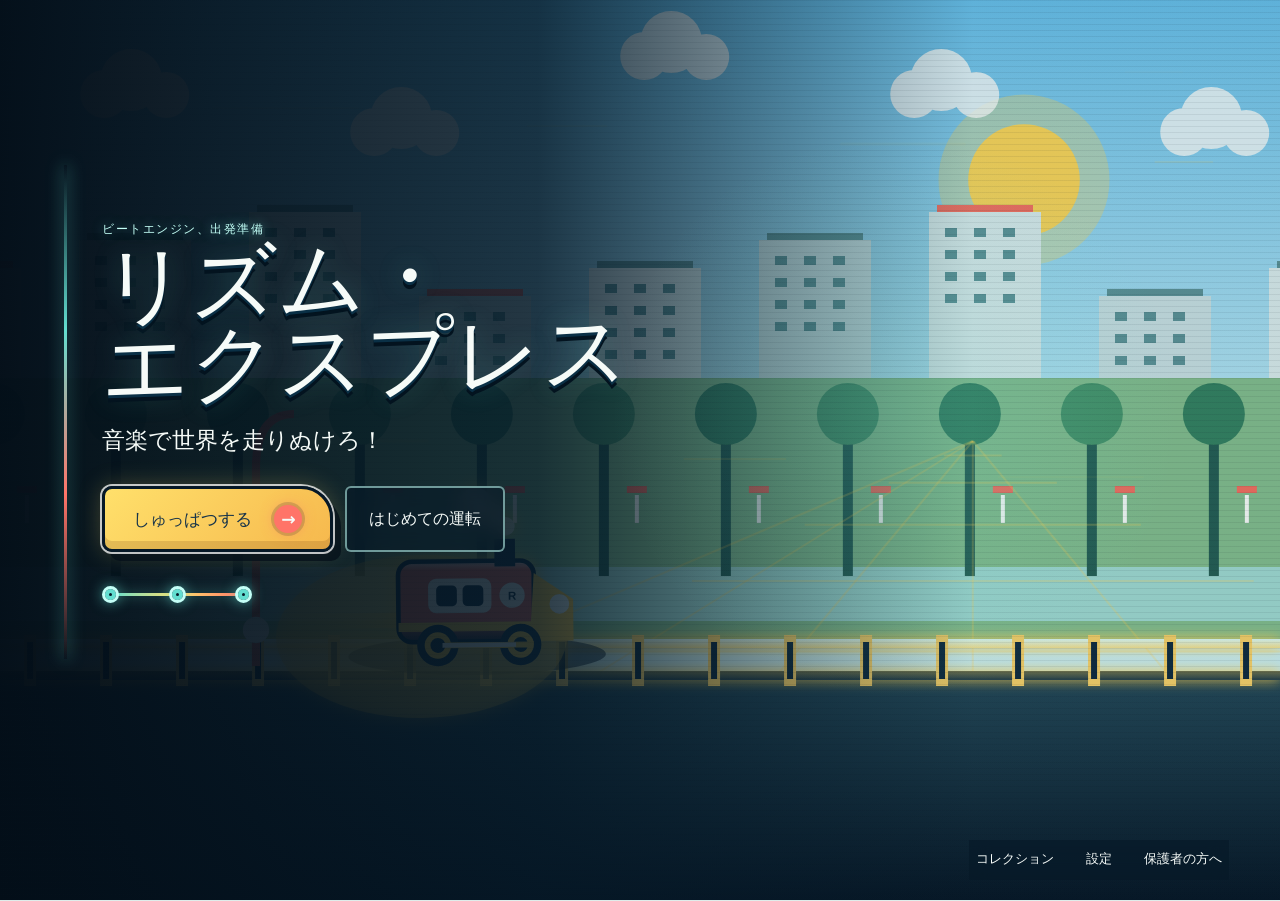
==== rhythm-express/index.html @ e98e50cb "Add Rhythm Express to portfolio" ====
<!doctype html>
<html lang="ja">
  <head>
    <meta charset="UTF-8" />
    <meta name="viewport" content="width=device-width, initial-scale=1.0, viewport-fit=cover" />
    <meta name="theme-color" content="#17344a" />
    <meta name="description" content="音楽に合わせてビート列車で3つの世界を旅する、子ども向けWebリズムゲーム" />
    <link rel="icon" href="./favicon.svg" />
    <title>リズム・エクスプレス</title>
    <script type="module" crossorigin src="./assets/index-BkzYSYHb.js"></script>
    <link rel="stylesheet" crossorigin href="./assets/index-DH8HCboG.css">
  </head>
  <body>
    <div id="root"></div>
  </body>
</html>
---- rhythm-express/assets/index-DH8HCboG.css ----
:root{--ink:#17344a;--ink-soft:#31576a;--paper:#f6fbf8;--paper-deep:#e6f0ec;--sky:#8dd7f7;--green:#2d7660;--coral:#f16f61;--yellow:#f4cf56;--line:#bed1cf;--white:#fff;color:var(--ink);font-synthesis:none;letter-spacing:0;background:#dfecea;font-family:Yu Gothic,Hiragino Kaku Gothic ProN,BIZ UDPGothic,system-ui,-apple-system,BlinkMacSystemFont,Segoe UI,Roboto,Noto Sans,Ubuntu,Cantarell,Helvetica Neue,sans-serif}*{box-sizing:border-box;letter-spacing:0}html,body{min-width:320px;min-height:100%;margin:0}body{color:var(--ink);background:#dfecea;overflow-x:hidden}button,input{font:inherit}button{color:inherit}button:focus-visible{outline-offset:3px;box-shadow:0 0 0 7px var(--ink);outline:4px solid #fff}input:focus-visible{outline-offset:3px;box-shadow:0 0 0 7px var(--ink);outline:4px solid #fff}button:disabled{cursor:not-allowed}.app-shell{background:var(--paper);min-height:100svh}.app-header{z-index:20;min-height:64px;color:var(--paper);background:var(--ink);border-bottom:4px solid var(--yellow);justify-content:space-between;align-items:center;gap:16px;padding:10px clamp(16px,4vw,56px);display:flex;position:relative}.brand-button,.icon-text-button,.title-utility button,.back-button,.text-command{cursor:pointer;background:0 0;border:0}.brand-button{color:var(--paper);align-items:center;gap:11px;font-size:.86rem;font-weight:900;display:inline-flex}.brand-mark{background:var(--coral);border:2px solid var(--paper);border-radius:5px;align-items:flex-end;gap:3px;width:38px;height:30px;padding:4px 5px;display:inline-flex;position:relative}.brand-mark i{background:var(--yellow);width:7px;display:block}.brand-mark i:first-child{height:8px}.brand-mark i:nth-child(2){height:16px}.brand-mark i:nth-child(3){height:12px}.header-actions{align-items:center;gap:14px;display:flex}.stamp-count{color:#dff0ec;font-size:.78rem;font-weight:700}.icon-text-button{min-height:40px;color:var(--paper);border:1px solid #83a5ad;border-radius:5px;padding:8px 13px;font-weight:800}.title-screen{background:var(--sky);isolation:isolate;min-height:100svh;position:relative;overflow:hidden}.attract-canvas{z-index:-2;width:100%;height:100%;position:absolute;top:0;bottom:0;left:0;right:0}.title-vignette{z-index:-1;background:linear-gradient(90deg,#0b2a3beb 0%,#0b2a3bad 36%,#0b2a3b0f 68%);position:absolute;top:0;bottom:0;left:0;right:0}.title-copy{width:min(700px,74vw);min-height:calc(100svh - 76px);color:var(--paper);flex-direction:column;justify-content:center;padding:clamp(32px,8vw,110px) 0 clamp(32px,8vw,110px) clamp(32px,8vw,110px);display:flex}.eyebrow{color:inherit;text-transform:uppercase;margin:0 0 8px;font-size:.78rem;font-weight:900}.title-copy .eyebrow{color:var(--yellow)}.title-copy h1{text-wrap:balance;max-width:680px;margin:0;font-size:clamp(2.7rem,7vw,6.2rem);line-height:.98}.title-subtitle{margin:18px 0 30px;font-size:clamp(1rem,2vw,1.45rem);font-weight:800}.title-actions,.screen-footer-actions,.result-actions,.calibration-actions,.map-tools{flex-wrap:wrap;gap:12px;display:flex}.primary-command,.secondary-command{cursor:pointer;border-radius:6px;min-height:48px;padding:12px 22px;font-weight:900}.primary-command{color:var(--ink);background:var(--yellow);border:3px solid var(--ink);box-shadow:5px 5px 0 var(--ink)}.primary-command:hover{box-shadow:3px 3px 0 var(--ink);transform:translate(2px,2px)}.secondary-command{color:var(--ink);background:var(--paper);border:2px solid var(--ink)}.title-copy .secondary-command{color:var(--paper);border-color:var(--paper);background:#17344aa6}.large-command{min-height:58px;padding:14px 28px;font-size:1.08rem}.centered-command{align-self:center;margin-left:auto;margin-right:auto}.title-utility{gap:18px;display:flex;position:absolute;bottom:20px;right:clamp(16px,4vw,56px)}.title-utility button{color:var(--paper);border-bottom:2px solid #0000;padding:8px 3px;font-size:.82rem;font-weight:800}.title-utility button:hover{border-bottom-color:var(--yellow)}.panel-screen{background:var(--paper);min-height:calc(100svh - 64px);padding:clamp(24px,4vw,58px) clamp(16px,5vw,72px) 48px}.screen-topline{max-width:1260px;color:var(--ink-soft);grid-template-columns:1fr auto 1fr;align-items:center;margin:0 auto 32px;font-size:.82rem;font-weight:800;display:grid}.screen-topline>:last-child{text-align:right}.back-button{width:max-content;color:var(--ink);padding:8px 0;font-weight:900}.back-button:before{content:"←";margin-right:7px}.screen-heading{text-align:center;max-width:780px;margin:0 auto 34px}.screen-heading .eyebrow,.tutorial-instruction .eyebrow,.calibration-content .eyebrow,.parents-content .eyebrow,.result-screen .eyebrow{color:var(--coral)}.screen-heading h1,.calibration-content h1,.parents-content h1{text-wrap:balance;margin:0 0 10px;font-size:clamp(2rem,4vw,3.6rem);line-height:1.08}.screen-heading p,.tutorial-instruction p,.calibration-content p,.parents-content p{line-height:1.75}.compact-heading{margin-bottom:28px}.compact-heading h1{font-size:clamp(1.85rem,3vw,2.8rem)}.world-screen{position:relative;overflow:hidden}.route-line{background:var(--ink);width:100%;height:8px;box-shadow:0 18px 0 var(--yellow);position:absolute;top:48%;left:0}.stage-grid{z-index:1;grid-template-columns:repeat(3,minmax(0,1fr));gap:clamp(14px,2vw,28px);max-width:1240px;margin:0 auto;display:grid;position:relative}.stage-card{text-align:left;min-height:342px;color:var(--ink);background:var(--white);border:3px solid var(--ink);cursor:pointer;border-radius:7px;grid-template-rows:150px 1fr auto;padding:0;display:grid;position:relative;overflow:hidden;box-shadow:7px 7px #17344a29}.stage-card:hover{transform:translateY(-5px)}.stage-number{z-index:2;width:38px;height:38px;color:var(--paper);background:var(--ink);border-radius:50%;place-items:center;font-weight:900;display:grid;position:absolute;top:10px;left:12px}.stage-scene{display:block;position:relative;overflow:hidden}.stage-scene i{display:block;position:absolute}.scene-sky{background:#8dd7f7;top:0;bottom:0;left:0;right:0}.scene-land{background:#4b956c;border-radius:50% 50% 0 0;height:56%;bottom:0;left:-5%;right:-5%}.scene-rail{background:var(--ink);height:6px;box-shadow:0 15px 0 var(--ink);bottom:28px;left:0;right:0}.stage-jungle .scene-sky{background:#80cfc1}.stage-jungle .scene-land{background:#1f6848;border-radius:48% 42% 0 0;height:74%}.stage-moon .scene-sky{background:#111b4d}.stage-moon .scene-land{background:#bdbbc9;border-radius:60% 60% 0 0;height:47%}.stage-copy{flex-direction:column;gap:7px;padding:18px 18px 14px;display:flex}.stage-copy strong{font-size:1.35rem}.stage-copy small{color:var(--coral);font-weight:900}.stage-copy>span{color:var(--ink-soft);font-size:.88rem;line-height:1.55}.stage-record{color:var(--paper);background:var(--ink);padding:10px 18px;font-size:.75rem;font-weight:900}.map-tools{justify-content:center;margin-top:42px}.choice-screen{flex-direction:column;display:flex}.segmented-choice{border:3px solid var(--ink);border-radius:7px;grid-template-columns:repeat(3,1fr);gap:0;width:min(100%,1080px);margin:0 auto;display:grid;overflow:hidden}.segmented-choice button{background:var(--white);border:0;border-right:2px solid var(--ink);cursor:pointer;flex-direction:column;justify-content:center;align-items:center;gap:12px;min-height:210px;padding:22px;display:flex}.segmented-choice button:last-child{border-right:0}.segmented-choice button.is-selected{color:var(--paper);background:var(--green)}.segmented-choice strong{font-size:1.35rem}.segmented-choice small{max-width:250px;line-height:1.55}.difficulty-bars{align-items:flex-end;gap:6px;height:44px;display:flex}.difficulty-bars i{background:var(--coral);width:12px;display:block}.difficulty-bars i:first-child{height:17px}.difficulty-bars i:nth-child(2){height:29px}.difficulty-bars i:nth-child(3){height:42px}.difficulty-choice button:first-child .difficulty-bars i:nth-child(n+2),.difficulty-choice button:nth-child(2) .difficulty-bars i:nth-child(3){opacity:.2}.note-legend{flex-wrap:wrap;justify-content:center;gap:10px 22px;margin:24px auto 30px;display:flex}.note-legend span{align-items:center;gap:8px;font-size:.84rem;font-weight:800;display:inline-flex}.note-legend i{width:20px;height:20px;display:inline-block}.legend-spark{background:var(--yellow);border:3px solid var(--ink);transform:rotate(45deg)}.legend-beam{border:3px solid var(--ink);background:#63ded0;border-radius:10px;width:34px!important}.legend-booster{background:var(--coral);clip-path:polygon(0 0,72% 50%,0 100%,28% 50%)}.legend-quiet{background:repeating-linear-gradient(90deg, var(--ink) 0 3px, transparent 3px 7px);border:2px solid var(--ink)}.legend-switch{background:var(--paper);border:5px solid var(--coral);clip-path:polygon(100% 0,100% 100%,0 50%)}.train-grid{grid-template-columns:repeat(4,1fr);gap:14px;width:min(100%,1080px);margin:0 auto 32px;display:grid}.train-card{text-align:center;background:var(--white);border:2px solid var(--line);cursor:pointer;border-radius:7px;flex-direction:column;justify-content:center;align-items:center;gap:11px;min-height:230px;padding:18px;display:flex}.train-card.is-selected{border:4px solid var(--ink);box-shadow:5px 5px 0 var(--yellow)}.train-card:disabled{color:#6f7d82;background:#e1e8e5}.train-card small{line-height:1.45}.mini-train{--train-color:var(--coral);background:var(--train-color);border:3px solid var(--ink);border-radius:8px 28px 4px 4px;width:124px;height:74px;display:block;position:relative}.mini-cab{background:var(--paper);border:3px solid var(--ink);border-radius:4px;width:30px;height:22px;position:absolute;top:12px;right:16px}.mini-wheel{background:var(--ink);border:5px solid var(--yellow);border-radius:50%;width:27px;height:27px;position:absolute;bottom:-14px}.wheel-one{left:17px}.wheel-two{right:17px}.tutorial-screen{flex-direction:column;display:flex}.tutorial-content{flex:1;grid-template-columns:minmax(320px,1.15fr) minmax(280px,.85fr);align-items:center;gap:clamp(28px,6vw,88px);width:min(100%,1080px);margin:0 auto;display:grid}.tutorial-demo{border:4px solid var(--ink);background:#8dd7f7;border-radius:7px;min-height:330px;position:relative;overflow:hidden}.demo-track{background:var(--ink);height:10px;box-shadow:0 24px 0 var(--ink);position:absolute;bottom:32%;left:0;right:0}.demo-gate{background:var(--coral);width:8px;height:150px;position:absolute;bottom:calc(32% - 14px);left:20%}.demo-gate:after{content:"";background:var(--paper);border:5px solid var(--coral);border-radius:50%;width:30px;height:30px;position:absolute;bottom:31px;left:-11px}.demo-note{background:var(--yellow);border:5px solid var(--ink);border-radius:7px;width:52px;height:52px;animation:2.4s linear infinite tutorial-slide;position:absolute;bottom:calc(32% + 8px);right:28%;transform:rotate(45deg)}.demo-beam .demo-note{background:#63ded0;border-radius:22px;width:170px;height:42px;transform:none}.demo-quiet .demo-note{background:var(--paper);border-style:dashed;width:190px;height:84px;bottom:calc(32% - 13px);transform:none}.tutorial-demo.is-hit .demo-gate:after{box-shadow:0 0 0 22px #f4cf5673}.tutorial-instruction h2{margin:0 0 16px;font-size:clamp(1.7rem,3vw,2.7rem);line-height:1.15}.practice-pad{width:min(100%,320px);min-height:82px;color:var(--paper);background:var(--coral);border:4px solid var(--ink);cursor:pointer;border-radius:50%;margin-top:14px;font-weight:900}.screen-footer-actions{justify-content:center;margin-top:28px}.settings-screen{flex-direction:column;display:flex}.settings-list{border-top:2px solid var(--line);gap:0;width:min(100%,820px);margin:0 auto 30px;display:grid}.settings-list label{border-bottom:2px solid var(--line);grid-template-columns:minmax(220px,1fr) minmax(240px,1fr);align-items:center;gap:24px;min-height:94px;padding:18px 4px;display:grid}.settings-list label>span{flex-direction:column;gap:4px;display:flex}.settings-list small{color:var(--ink-soft)}input[type=range]{width:100%;height:28px;accent-color:var(--coral)}.toggle-row input{width:54px;height:30px;accent-color:var(--green);justify-self:end}.calibration-content{grid-template-columns:.8fr 1.2fr;align-items:center;gap:clamp(32px,7vw,90px);width:min(100%,980px);min-height:520px;margin:0 auto;display:grid}.calibration-dial{aspect-ratio:1;background:var(--ink);border:12px solid var(--yellow);width:min(360px,78vw);color:var(--paper);border-radius:50%;place-items:center;display:grid;position:relative}.calibration-dial i{background:var(--coral);transform-origin:bottom;width:8px;height:42%;position:absolute;bottom:50%;transform:rotate(18deg)}.calibration-dial strong{z-index:1;color:var(--ink);background:var(--paper);border-radius:5px;padding:8px 12px;font-size:1.25rem;position:relative}.dial-minus,.dial-plus{font-weight:900;position:absolute;bottom:18%}.dial-minus{left:19%}.dial-plus{right:19%}.offset-slider{margin:24px 0}.collection-section{width:min(100%,1120px);margin:0 auto 38px}.collection-section h2{margin:0 0 14px;font-size:1.15rem}.collection-grid{grid-template-columns:repeat(4,1fr);gap:12px;display:grid}.collection-item{background:var(--white);border:2px solid var(--line);border-radius:7px;flex-direction:column;gap:8px;min-height:170px;padding:16px;display:flex}.collection-item.is-locked{color:#6f7d82;background:#e2e8e6}.collection-swatch{border:3px solid var(--ink);border-radius:4px;width:100%;height:58px;display:block}.collection-item small{line-height:1.45}.passenger-strip{background:var(--paper-deep);border-left:8px solid var(--green);flex-wrap:wrap;align-items:center;gap:10px;min-height:90px;padding:18px;display:flex}.passenger-strip span{background:var(--white);border:2px solid var(--ink);border-radius:5px;padding:10px 12px;font-weight:800}.passenger-strip .station-stamp{width:50px;height:50px;color:var(--paper);background:var(--coral);border-radius:50%;place-items:center;padding:0;display:grid}.parents-content{grid-template-columns:1fr 1fr;gap:clamp(40px,7vw,100px);width:min(100%,1080px);margin:60px auto 0;display:grid}.parents-content dl{border-top:3px solid var(--ink);margin:0}.parents-content dl div{border-bottom:2px solid var(--line);padding:18px 0}.parents-content dt{color:var(--coral);margin-bottom:6px;font-weight:900}.parents-content dd{margin:0;line-height:1.65}.result-screen{background:var(--paper);min-height:100svh}.arrival-banner{color:var(--paper);background:var(--green);border-bottom:10px solid var(--yellow);text-align:center;padding:clamp(34px,7vw,86px) 20px}.result-jungle .arrival-banner{background:#1f6848}.result-moon .arrival-banner{background:#2e285e}.arrival-banner p{color:var(--yellow);margin:0;font-weight:900}.arrival-banner h1{margin:8px 0 10px;font-size:clamp(2rem,5vw,4.7rem);line-height:1.05}.arrival-banner span{font-weight:800}.result-body{grid-template-columns:190px 1fr;gap:26px;width:min(100% - 32px,1000px);margin:0 auto;padding:38px 0 56px;display:grid}.result-grade{background:var(--yellow);border:5px solid var(--ink);border-radius:50%;align-content:center;place-items:center;min-height:190px;display:grid}.result-grade span{font-size:5.7rem;font-weight:1000;line-height:.9}.result-grade small{margin-top:8px;font-weight:900}.result-metrics{border-top:3px solid var(--ink);border-left:3px solid var(--ink);grid-template-columns:repeat(2,1fr);display:grid}.result-metrics article{border-right:3px solid var(--ink);border-bottom:3px solid var(--ink);flex-direction:column;justify-content:center;min-height:92px;padding:14px 18px;display:flex}.result-metrics span{color:var(--ink-soft);font-size:.78rem;font-weight:800}.result-metrics strong{font-size:1.8rem}.timing-tendency,.unlock-banner,.result-actions{grid-column:1/-1}.timing-tendency{grid-template-columns:90px 1fr 90px;align-items:center;gap:12px;font-size:.8rem;font-weight:800;display:grid}.timing-tendency>div{background:var(--paper-deep);border:2px solid var(--ink);height:14px;display:flex}.timing-tendency i:first-child{background:var(--sky);margin-left:auto}.timing-tendency b{background:var(--ink);width:4px}.timing-tendency i:last-child{background:var(--coral)}.unlock-banner{color:var(--paper);background:var(--green);border-left:8px solid var(--yellow);justify-content:space-between;align-items:center;gap:14px;padding:18px 22px;display:flex}.result-actions{justify-content:flex-end}.game-screen{height:100svh;color:var(--paper);background:var(--ink);grid-template-rows:76px minmax(0,1fr) 112px 24px;display:grid;overflow:hidden}.game-hud{z-index:4;background:var(--ink);border-bottom:3px solid var(--yellow);grid-template-columns:minmax(160px,.85fr) minmax(150px,1.7fr) minmax(190px,.9fr) 48px;align-items:center;gap:16px;padding:10px clamp(12px,3vw,34px);display:grid}.hud-route{flex-direction:column;min-width:0;display:flex}.hud-route span{color:var(--yellow);font-size:.7rem;font-weight:900}.hud-route strong{text-overflow:ellipsis;white-space:nowrap;font-size:.88rem;overflow:hidden}.hud-progress{border:2px solid var(--paper);background:#31576a;border-radius:7px;height:13px;overflow:hidden}.hud-progress i{background:var(--coral);height:100%;display:block}.hud-score{justify-content:flex-end;gap:16px;display:flex}.hud-score span{color:#bcd1d6;flex-direction:column;font-size:.62rem;font-weight:900;display:flex}.hud-score strong{color:var(--paper);font-size:1rem}.pause-button{width:44px;height:44px;color:var(--ink);background:var(--paper);cursor:pointer;border:0;border-radius:50%;font-weight:1000}.game-stage{touch-action:none;min-height:0;position:relative;overflow:hidden}.game-canvas{width:100%;height:100%;display:block}.hit-feedback{min-width:190px;color:var(--ink);background:var(--paper);border:4px solid var(--ink);pointer-events:none;border-radius:6px;flex-direction:column;align-items:center;padding:10px 18px;animation:.22s ease-out feedback-pop;display:flex;position:absolute;top:26%;left:50%;transform:translate(-50%)}.hit-feedback strong{font-size:clamp(1.1rem,2.5vw,1.7rem)}.hit-feedback small{margin-top:2px;font-weight:800}.judgement-perfect{background:var(--yellow)}.judgement-miss{background:#e6efec}.countdown-overlay{color:var(--paper);background:#17344a8a;align-content:center;place-items:center;display:grid;position:absolute;top:0;bottom:0;left:0;right:0}.countdown-overlay span{width:108px;height:108px;color:var(--ink);background:var(--yellow);border:7px solid var(--paper);border-radius:50%;place-items:center;font-size:4rem;font-weight:1000;display:grid}.countdown-overlay small{margin-top:14px;font-weight:900}.energy-meter{width:min(230px,44vw);color:var(--paper);border-left:4px solid var(--yellow);background:#17344ae0;gap:4px;padding:8px 10px;display:grid;position:absolute;bottom:14px;right:18px}.energy-meter span{font-size:.64rem;font-weight:900}.energy-meter>i{background:#446475;height:9px;display:block;overflow:hidden}.energy-meter b{background:var(--yellow);height:100%;display:block}.touch-controls{z-index:3;background:#102b3f;border-top:3px solid #436676;grid-template-columns:78px minmax(160px,310px) 78px;justify-content:center;align-items:center;gap:clamp(10px,3vw,28px);padding:8px 14px;display:grid}.direction-pad,.beat-pad{cursor:pointer;touch-action:none;-webkit-user-select:none;user-select:none}.direction-pad{width:68px;height:68px;color:var(--paper);background:var(--green);border:4px solid var(--paper);border-radius:50%;place-items:center;font-size:2rem;font-weight:900;display:grid}.beat-pad{width:100%;min-height:84px;color:var(--ink);background:var(--yellow);border:5px solid var(--paper);border-radius:50%;flex-direction:column;justify-content:center;align-items:center;display:flex;box-shadow:inset 0 -8px #17344a29}.beat-pad:active,.direction-pad:active{transform:translateY(3px)}.beat-pad span{font-size:1.35rem;font-weight:1000}.beat-pad small{font-size:.68rem;font-weight:900}.keyboard-hint{color:#bdd0d5;text-align:center;background:#102b3f;margin:0;font-size:.68rem;font-weight:700}.pause-overlay{z-index:30;background:#09202fd1;place-items:center;padding:20px;display:grid;position:fixed;top:0;bottom:0;left:0;right:0}.pause-overlay section{width:min(420px,100%);color:var(--ink);background:var(--paper);border:5px solid var(--yellow);text-align:center;border-radius:7px;flex-direction:column;gap:12px;padding:30px;display:flex}.pause-overlay h2{margin:0;font-size:2rem}.pause-overlay p{margin:0 0 10px}.pause-overlay .text-command{color:var(--ink-soft);padding:10px;font-weight:800}.sr-only{clip:rect(0, 0, 0, 0);white-space:nowrap;border:0;width:1px;height:1px;padding:0;position:absolute;overflow:hidden}@keyframes tutorial-slide{0%{transform:translate(250px)rotate(45deg)}to{transform:translate(-420px)rotate(45deg)}}.demo-beam .demo-note,.demo-quiet .demo-note{animation-name:tutorial-slide-flat}@keyframes tutorial-slide-flat{0%{transform:translate(250px)}to{transform:translate(-520px)}}@keyframes feedback-pop{0%{opacity:0;transform:translate(-50%)scale(.78)}to{opacity:1;transform:translate(-50%)scale(1)}}:root{--mint:#63ded0;--violet:#493c83;--shadow:#17344a2e}button{transition:transform .15s,box-shadow .15s,border-color .15s,background-color .15s}button:active:not(:disabled){transform:translateY(2px)}.app-header{background:#14364c;min-height:68px;box-shadow:0 5px #17344a14}.brand-button{min-height:44px}.brand-mark{box-shadow:3px 3px #0f283a}.header-actions,.stamp-count,.stamp-dots,.icon-text-button{align-items:center;display:flex}.stamp-count{gap:10px}.stamp-dots{gap:5px}.stamp-dots i{background:#547384;border:2px solid #bcd1d6;border-radius:50%;width:14px;height:14px;display:block}.icon-text-button{border-width:2px;gap:7px}.settings-glyph{font-size:1.05rem;line-height:1}.title-copy{width:min(780px,70vw)}.title-copy h1{font-size:clamp(3.1rem,6.7vw,6rem);line-height:.94}.title-copy h1 span{width:max-content;max-width:100%;display:block}.title-actions .primary-command{justify-content:center;align-items:center;gap:22px;display:inline-flex}.title-actions .primary-command i{width:28px;height:28px;color:var(--paper);background:var(--ink);border-radius:50%;place-items:center;font-style:normal;display:grid}.title-route-dots{justify-content:space-between;width:150px;margin-top:34px;display:flex;position:relative}.title-route-dots:before{content:"";background:#f6fbf87a;height:3px;position:absolute;top:7px;left:7px;right:7px}.title-route-dots i{background:var(--yellow);border:3px solid var(--paper);border-radius:50%;width:17px;height:17px;display:block;position:relative}.title-utility button{min-height:40px;padding-left:7px;padding-right:7px}.primary-command,.secondary-command{position:relative}.primary-command:focus-visible{z-index:2}.secondary-command:focus-visible{z-index:2}.screen-heading:after{content:"";background:var(--yellow);border-left:18px solid var(--coral);width:54px;height:5px;margin:18px auto 0;display:block}.compact-heading:after{margin-top:14px}.stage-card{box-shadow:8px 8px 0 var(--shadow);border-width:3px;transform:translateZ(0)}.stage-card:hover{transform:translateY(-7px);box-shadow:11px 12px #17344a24}.stage-card:focus-visible{transform:translateY(-7px);box-shadow:11px 12px #17344a24}.stage-scene{border-bottom:3px solid var(--ink)}.scene-sun{background:var(--yellow);border-radius:50%;width:36px;height:36px;top:22px;right:28px;box-shadow:0 0 0 10px #f4cf5629}.scene-landmark{border:3px solid var(--ink);background:#e6f0ec;width:34px;height:68px;bottom:29px;right:24%;box-shadow:-48px 18px 0 -3px #d2e4e5,47px 8px 0 -3px #c4dcde}.scene-landmark:before,.scene-landmark:after{content:"";background:#5d9298;width:7px;height:8px;position:absolute;box-shadow:13px 0 #5d9298,0 17px #5d9298,13px 17px #5d9298}.scene-landmark:before{top:12px;left:5px}.scene-landmark:after{top:11px;left:-41px}.scene-train{background:var(--coral);border:3px solid var(--ink);width:54px;height:26px;box-shadow:12px 0 0 -1px var(--yellow);border-radius:5px 13px 3px 3px;bottom:35px;left:28%}.scene-train:before,.scene-train:after{content:"";background:var(--ink);border:3px solid var(--yellow);border-radius:50%;width:13px;height:13px;position:absolute;bottom:-10px}.scene-train:before{left:6px}.scene-train:after{right:3px}.stage-jungle .scene-sun{background:#d9ed9c;width:26px;height:26px}.stage-jungle .scene-landmark{background:#174c39;border:0;border-radius:18px 18px 0 0;width:18px;height:88px;right:19%;box-shadow:-45px 14px #174c39,45px 5px #174c39}.stage-jungle .scene-landmark:before,.stage-jungle .scene-landmark:after{width:70px;height:48px;box-shadow:none;background:#2e8055;border-radius:50%;top:-28px;left:-26px}.stage-jungle .scene-landmark:after{width:60px;left:-70px}.stage-jungle .scene-train{background:#f0b84e}.stage-moon .scene-sun{background:#72cde3;box-shadow:0 0 0 8px #72cde32e}.stage-moon .scene-landmark{background:var(--paper);width:5px;height:59px;box-shadow:none;border:0;bottom:34px;right:17%;transform:rotate(11deg)}.stage-moon .scene-landmark:before{border:5px solid var(--paper);width:44px;height:22px;box-shadow:none;background:0 0;border-top:0;border-radius:0 0 50% 50%;top:-14px;left:-20px}.stage-moon .scene-landmark:after{display:none}.stage-moon .scene-train{background:var(--mint)}.stage-copy{padding-top:20px}.stage-copy strong{line-height:1.2}.stage-record{justify-content:space-between;align-items:center;min-height:42px;display:flex}.stage-record i{width:24px;height:24px;color:var(--ink);background:var(--yellow);border-radius:50%;place-items:center;font-size:1rem;font-style:normal;display:grid}.journey-steps{color:#70868f;text-align:center;grid-template-columns:repeat(3,1fr);width:min(100%,520px);margin:-10px auto 24px;font-size:.75rem;font-weight:900;display:grid;position:relative}.journey-steps:before{content:"";background:var(--line);height:3px;position:absolute;top:14px;left:16%;right:16%}.journey-steps span{flex-direction:column;align-items:center;gap:5px;display:flex;position:relative}.journey-steps span:before,.journey-steps span i{z-index:1;content:"";width:29px;height:29px;color:var(--paper);border:3px solid var(--paper);background:#91a3a9;border-radius:50%;place-items:center;font-style:normal;display:grid;box-shadow:0 0 0 2px #91a3a9}.journey-steps span i{position:absolute;top:0}.journey-steps .is-done:before{background:var(--green);box-shadow:0 0 0 2px var(--green)}.journey-steps .is-current{color:var(--ink)}.journey-steps .is-current:before{background:var(--yellow);box-shadow:0 0 0 3px var(--ink)}.segmented-choice{overflow:visible}.segmented-choice button{position:relative}.segmented-choice button.is-selected{box-shadow:inset 0 -8px #f4cf56e6}.choice-check,.train-card-status{width:31px;height:31px;color:var(--ink);background:var(--yellow);border:3px solid var(--ink);border-radius:50%;place-items:center;font-weight:1000;display:grid;position:absolute;top:12px;right:12px}.train-card{border:3px solid var(--line);position:relative}.train-card.is-selected{border:3px solid var(--ink);box-shadow:7px 7px 0 var(--yellow);transform:translateY(-3px)}.train-card.is-locked{color:#66777d;background:#e7edeb;border-style:dashed}.train-card.is-locked .mini-train{filter:grayscale();opacity:.72}.train-card-status:empty{display:none}.mini-light{background:var(--yellow);border:2px solid var(--ink);border-radius:50%;width:10px;height:10px;position:absolute;top:29px;right:4px}.mini-stripe{background:var(--yellow);border-top:2px solid var(--ink);border-bottom:2px solid var(--ink);height:7px;position:absolute;bottom:13px;left:0;right:0}.settings-list{border-top:3px solid var(--ink)}.settings-list label{border-bottom-color:#c8d7d4;min-height:104px}.setting-copy{align-items:center;gap:15px;display:flex}.setting-copy>i{width:42px;height:42px;color:var(--paper);background:var(--green);border:3px solid var(--ink);border-radius:50%;flex:0 0 42px;place-items:center;font-style:normal;font-weight:900;display:grid}.setting-copy>span{flex-direction:column;gap:4px;display:flex}.setting-control{grid-template-columns:55px 1fr;align-items:center;gap:16px;display:grid}.setting-control output{color:var(--coral);text-align:right;font-size:1rem;font-weight:1000}input[type=range]{cursor:pointer;-webkit-appearance:none;appearance:none;background:0 0;height:34px;padding:0}input[type=range]::-webkit-slider-runnable-track{border:2px solid var(--ink);background:#b9cdca;border-radius:5px;height:10px}input[type=range]::-webkit-slider-thumb{background:var(--coral);border:4px solid var(--paper);width:25px;height:25px;box-shadow:0 0 0 2px var(--ink);-webkit-appearance:none;appearance:none;border-radius:50%;margin-top:-9px}.toggle-row{cursor:pointer}.toggle-control{justify-self:end;width:64px;height:34px;position:relative}.toggle-control input{opacity:0;width:1px;height:1px;position:absolute}.toggle-control i{border:3px solid var(--ink);background:#aebfbd;border-radius:17px;position:absolute;top:0;bottom:0;left:0;right:0}.toggle-control i:after{content:"";background:var(--paper);border:2px solid var(--ink);border-radius:50%;width:22px;height:22px;transition:transform .15s;position:absolute;top:3px;left:3px}.toggle-control input:checked+i{background:var(--green)}.toggle-control input:checked+i:after{transform:translate(30px)}.toggle-control input:focus-visible+i{outline:4px solid var(--white);outline-offset:3px;box-shadow:0 0 0 7px var(--ink)}.calibration-dial{box-shadow:0 14px #17344a21}.calibration-dial i{transition:transform .12s}.collection-item{justify-content:flex-start}.collection-train-bay{border-bottom:4px solid var(--ink);background:#dcebe7;place-items:center;min-height:104px;display:grid}.collection-train-bay .mini-train{transform:scale(.75)}.collection-item.is-locked .collection-train-bay{background:#d4ddda}.result-grade{align-content:center;gap:3px;box-shadow:8px 8px #17344a21}.result-stars{color:#b39c4a;gap:1px;line-height:1;display:flex;font-size:1rem!important}.result-stars i{opacity:.32;font-style:normal}.result-stars i.is-filled{color:var(--ink);opacity:1}.hud-route strong{align-items:center;gap:7px;display:flex}.hud-route strong i{background:var(--coral);border:2px solid var(--paper);border-radius:50%;flex:0 0 8px;width:8px;height:8px;display:block}.hud-progress-cluster{grid-template-columns:1fr 38px;align-items:center;gap:9px;display:grid}.hud-progress-cluster>span{color:var(--yellow);text-align:right;font-size:.72rem;font-weight:1000}.hud-progress{position:relative}.hud-progress b{background:var(--yellow);border:3px solid var(--ink);border-radius:50%;width:13px;height:13px;display:block;position:absolute;top:50%;transform:translateY(-50%)}.hud-score.has-combo strong{color:var(--yellow)}.pause-button{border:3px solid var(--paper);box-shadow:0 0 0 2px #547384}.hit-feedback{min-width:220px;box-shadow:7px 7px #17344a33}.judgement-great{background:var(--mint)}.judgement-good,.judgement-hint{background:#eaf3ef}.energy-meter{border:2px solid #f6fbf85c;border-left:5px solid var(--yellow);width:min(250px,48vw)}.energy-meter>span{justify-content:space-between;align-items:center;display:flex}.energy-meter>span span{font-size:.64rem;font-weight:900}.energy-meter>span strong{color:var(--yellow);font-size:.72rem}.touch-controls{background:#102b3f;box-shadow:inset 0 8px #ffffff05}.direction-pad{border-width:3px;box-shadow:inset 0 -6px #17344a3d,0 0 0 3px #63ded02e}.beat-pad{isolation:isolate;border-width:4px;position:relative;box-shadow:inset 0 -9px #17344a29,0 0 0 4px #f4cf562e}.beat-pad:after{z-index:-1;content:"";border:4px solid var(--yellow);opacity:var(--beat-pulse,0);pointer-events:none;border-radius:50%;position:absolute;top:-10px;bottom:-10px;left:-10px;right:-10px;transform:scale(1.06)}.pause-overlay{-webkit-backdrop-filter:blur(5px);backdrop-filter:blur(5px)}.pause-overlay section{box-shadow:12px 12px #081d2a59}@media (max-width:900px){.stage-grid{grid-template-columns:1fr}.stage-card{grid-template-rows:1fr auto;grid-template-columns:220px 1fr;min-height:190px}.stage-scene{grid-row:1/3}.stage-record{grid-column:2}.route-line{display:none}.train-grid,.collection-grid{grid-template-columns:repeat(2,1fr)}.tutorial-content{grid-template-columns:1fr}.tutorial-demo{min-height:260px}.parents-content{grid-template-columns:1fr;margin-top:20px}.game-hud{grid-template-columns:minmax(120px,1fr) minmax(120px,1.4fr) 42px}.hud-score{display:none}}@media (max-width:620px){.app-header{min-height:58px}.brand-button>span:last-child,.stamp-count{display:none}.title-vignette{background:linear-gradient(#0b2a3b0f 0%,#0b2a3b94 42%,#0b2a3bf0 100%)}.title-copy{justify-content:flex-end;width:100%;min-height:100svh;padding:28px 18px 96px}.title-copy h1{max-width:430px;font-size:clamp(2.5rem,14vw,4.2rem)}.title-subtitle{margin:12px 0 22px}.title-actions{flex-direction:column}.title-actions button{width:100%}.title-utility{justify-content:space-between;gap:6px;bottom:14px;left:16px;right:16px}.title-utility button{font-size:.72rem}.panel-screen{min-height:calc(100svh - 58px);padding:18px 14px 32px}.screen-topline,.screen-heading{margin-bottom:22px}.screen-heading h1,.calibration-content h1,.parents-content h1{font-size:2rem}.stage-card{grid-template-rows:120px 1fr auto;grid-template-columns:1fr;min-height:290px}.stage-scene{grid-row:auto}.stage-record{grid-column:auto}.segmented-choice{grid-template-columns:1fr}.segmented-choice button{border-right:0;border-bottom:2px solid var(--ink);min-height:132px}.segmented-choice button:last-child{border-bottom:0}.difficulty-bars{position:absolute;left:28px}.segmented-choice button{text-align:left;align-items:flex-start;padding-left:80px;position:relative}.train-grid,.collection-grid{grid-template-columns:1fr}.train-card{min-height:170px}.tutorial-content{gap:24px}.tutorial-demo{min-height:220px}.screen-footer-actions{margin-top:20px}.settings-list label{grid-template-columns:1fr;gap:12px}.calibration-content{grid-template-columns:1fr;min-height:0}.calibration-dial{border-width:8px;width:min(250px,70vw);margin:0 auto}.result-body{grid-template-columns:1fr}.result-grade{width:160px;min-height:160px;margin:0 auto}.result-grade span{font-size:4.7rem}.result-metrics{grid-template-columns:1fr 1fr}.timing-tendency{grid-template-columns:70px 1fr 70px}.unlock-banner{flex-direction:column;align-items:flex-start}.result-actions{justify-content:stretch}.result-actions button{flex:1}.game-screen{grid-template-rows:70px minmax(260px,1fr) 102px 20px}.game-hud{grid-template-columns:minmax(104px,.8fr) minmax(100px,1.3fr) 40px;gap:8px;padding:8px 10px}.hud-route strong{font-size:.72rem}.pause-button{width:38px;height:38px}.touch-controls{grid-template-columns:62px minmax(130px,210px) 62px;gap:8px;padding:6px 8px}.direction-pad{width:56px;height:56px}.beat-pad{min-height:76px}.energy-meter{width:42vw;bottom:8px;right:8px}.hit-feedback{top:18%}}@media (max-height:620px) and (orientation:landscape){.game-screen{grid-template-rows:58px minmax(0,1fr) 74px 0}.game-hud{padding-top:5px;padding-bottom:5px}.touch-controls{grid-template-columns:58px minmax(150px,250px) 58px}.direction-pad{width:50px;height:50px}.beat-pad{min-height:60px}.keyboard-hint{display:none}}@media (prefers-reduced-motion:reduce){*,:before,:after{scroll-behavior:auto!important;transition-duration:.001ms!important;animation-duration:.001ms!important;animation-iteration-count:1!important}}@media (max-width:900px){.stage-card{grid-template-columns:230px 1fr}.stage-scene{border-right:3px solid var(--ink);border-bottom:0}.stage-record{grid-column:2}.hud-score{display:flex}.hud-score span:last-child{display:none}.game-hud{grid-template-columns:minmax(115px,.85fr) minmax(130px,1.35fr) 62px 42px;gap:10px}.hud-score{justify-content:center}.hud-score strong{font-size:.86rem}}@media (max-width:620px){.app-header{min-height:60px}.stamp-count{display:flex}.stamp-label{display:none}.stamp-dots{gap:4px}.stamp-dots i{border-width:1px;width:11px;height:11px}.icon-text-button{justify-content:center;min-width:42px;padding:7px 9px}.icon-text-button>span:last-child{display:none}.title-copy h1{font-size:clamp(2.75rem,13vw,4.1rem);line-height:.96}.title-route-dots{margin-top:24px}.screen-heading:after{margin-top:13px}.stage-card{grid-template-columns:1fr}.stage-scene{border-right:0;border-bottom:3px solid var(--ink)}.stage-record{grid-column:auto}.journey-steps{margin-top:-4px;margin-bottom:18px}.journey-steps span{font-size:.68rem}.segmented-choice button{padding-right:56px}.choice-check{top:50%;right:14px;transform:translateY(-50%)}.train-card.is-selected{transform:none}.settings-list label{min-height:120px}.setting-control{grid-template-columns:48px 1fr;gap:12px}.setting-copy>i{flex-basis:38px;width:38px;height:38px}.toggle-control{justify-self:start;margin-left:53px}.collection-train-bay{min-height:96px}.game-hud{grid-template-columns:minmax(78px,.8fr) minmax(92px,1.25fr) 48px 40px;gap:6px;padding-left:8px;padding-right:8px}.hud-route strong{font-size:.66rem}.hud-route strong i{display:none}.hud-progress-cluster{grid-template-columns:1fr 29px;gap:4px}.hud-progress-cluster>span{font-size:.61rem}.hud-score span{font-size:.52rem}.hud-score strong{font-size:.72rem}.energy-meter{width:min(180px,50vw)}.hit-feedback{min-width:180px;padding:8px 14px}}@media (max-height:620px) and (orientation:landscape){.hud-progress-cluster>span,.hud-score{display:none}.game-hud{grid-template-columns:minmax(120px,.9fr) minmax(160px,1.6fr) 42px}}.train-card-status.is-lock:empty{display:grid}.train-card-status.is-lock:before{content:"";background:var(--ink);border-radius:2px;width:12px;height:10px;transform:translateY(4px)}.train-card-status.is-lock:after{content:"";border:3px solid var(--ink);border-bottom:0;border-radius:8px 8px 0 0;width:10px;height:10px;position:absolute;top:4px}.settings-glyph{align-content:center;gap:3px;width:20px;height:18px;font-size:0;display:grid}.settings-glyph i{background:currentColor;border-radius:2px;width:20px;height:2px;display:block;position:relative}.settings-glyph i:after{content:"";background:currentColor;border-radius:50%;width:6px;height:6px;position:absolute;top:-2px}.settings-glyph i:first-child:after,.settings-glyph i:nth-child(3):after{left:3px}.settings-glyph i:nth-child(2):after{right:3px}.train-depart-command{min-width:min(360px,100%);margin:-4px auto 26px}.touch-controls.beat-only{grid-template-columns:minmax(180px,340px)}.touch-controls.beat-only .direction-pad{display:none}.result-metrics{grid-template-columns:repeat(3,1fr)}.result-recommendation{border:3px solid var(--ink);border-left:8px solid var(--yellow);background:#e6f3ef;grid-column:1/-1;justify-content:space-between;align-items:center;gap:18px;padding:17px 20px;display:flex}.result-recommendation span{color:var(--ink-soft);flex:none;font-size:.76rem;font-weight:900}.result-recommendation strong{text-align:right;line-height:1.45}@media (max-width:620px){.train-depart-command{width:100%;margin-top:0;margin-bottom:20px}.result-metrics{grid-template-columns:repeat(2,1fr)}.result-recommendation{flex-direction:column;align-items:flex-start;gap:5px}.result-recommendation strong{text-align:left}}@media (max-width:480px){.game-hud{grid-template-columns:minmax(88px,.9fr) minmax(110px,1.5fr) 40px}.hud-score{display:none}.hud-route span,.hud-route strong,.hud-progress-cluster>span,.keyboard-hint{font-size:.7rem}.touch-controls.beat-only{grid-template-columns:minmax(150px,230px)}}.practice-pad:disabled{cursor:wait;opacity:.9}.practice-message{min-height:48px;color:var(--ink-soft);background:var(--paper-deep);border-left:5px solid var(--sky);margin:12px 0 0;padding:10px 12px;font-size:.9rem;font-weight:900;line-height:1.55}.practice-message.practice-holding,.practice-message.practice-waiting{color:var(--ink);border-left-color:var(--yellow)}.practice-message.practice-success{color:var(--ink);border-left-color:var(--green);background:#dff1e8}.demo-beam.practice-holding .demo-note{animation-play-state:paused;box-shadow:0 0 0 16px #63ded047}.demo-quiet.practice-waiting .demo-note{animation-play-state:paused;box-shadow:0 0 0 12px #f4cf563d}@media (max-width:620px){.practice-message{min-height:44px;font-size:.84rem}}:root{--rail-night:#061827;--rail-raised:#0d3046;--rail-cyan:#63ded0;--rail-cyan-soft:#c4fff7;--rail-coral:#ff7468;--rail-signal:#ffe06b}.app-shell{background:var(--rail-night)}.app-header{background:linear-gradient(90deg, #63ded01c, transparent 36%), linear-gradient(180deg, #10384e, var(--rail-night));border-bottom:2px solid var(--rail-cyan);overflow:hidden;box-shadow:0 8px 24px #020d174d}.app-header:after{content:"";background:linear-gradient(90deg, transparent, var(--rail-cyan-soft), transparent);height:1px;position:absolute;bottom:3px;left:0;right:0}.brand-button>span:last-child{letter-spacing:.1em;text-shadow:0 0 14px #63ded073}.brand-mark{background:linear-gradient(145deg, var(--rail-coral), #c74650);border-color:var(--rail-cyan-soft);box-shadow:0 0 18px #63ded04d,4px 4px #03101b}.brand-mark i{background:var(--rail-signal);box-shadow:0 0 7px #ffe06bbf}.stamp-count,.icon-text-button{background:#ffffff0e;border:1px solid #c4fff761;border-radius:8px;min-height:42px;padding:7px 12px}.stamp-dots i.is-filled{background:var(--rail-cyan);border-color:var(--rail-cyan-soft);box-shadow:0 0 12px #63ded0d9}.title-screen{background:var(--rail-night)}.title-vignette{background:repeating-linear-gradient(0deg,#0000 0 5px,#05121f12 5px 6px),radial-gradient(circle at 70% 46%,#63ded029,#0000 28%),linear-gradient(90deg,#030e18fc,#051725d6 42%,#05172514 76%)}.title-copy{position:relative}.title-copy:before{content:"";background:linear-gradient(transparent, var(--rail-cyan), var(--rail-coral), transparent);width:3px;position:absolute;top:20%;bottom:20%;left:clamp(17px,5vw,68px);box-shadow:0 0 16px #63ded0a6}.title-copy h1{transform-origin:0;letter-spacing:-.075em;text-shadow:0 3px #0a3046,0 7px #03131f,0 0 28px #63ded045;transform:skewY(-2deg)}.title-copy .eyebrow{color:var(--rail-cyan-soft);letter-spacing:.12em;text-shadow:0 0 11px #63ded099}.title-actions .primary-command{background:linear-gradient(135deg, var(--rail-signal), #f6b84d);border-color:var(--rail-night);border-radius:10px 32px 10px 10px;min-height:66px;box-shadow:inset 0 -8px #7b461433,0 0 0 2px #ffffffbd,8px 9px #030f19b8,0 0 25px #ffe06b40}.title-actions .primary-command i{background:var(--rail-coral);box-shadow:0 0 0 3px #07182729,0 0 13px #ff746885}.title-copy .secondary-command,.title-utility{-webkit-backdrop-filter:blur(9px);backdrop-filter:blur(9px);background:#0618278c;border-color:#c4fff78c}.title-route-dots:before{background:linear-gradient(90deg, var(--rail-cyan), var(--rail-signal), var(--rail-coral));box-shadow:0 0 12px #63ded080}.title-route-dots i{background:var(--rail-night);border-color:var(--rail-cyan-soft);box-shadow:inset 0 0 0 4px var(--rail-cyan), 0 0 13px #63ded094}.panel-screen{background:linear-gradient(180deg, #061827fa 0, #0d3046fa 270px, #e8f1ef 270px, var(--paper) 100%)}.screen-topline{color:#c8e1e5;border-left:4px solid var(--rail-cyan);-webkit-backdrop-filter:blur(6px);backdrop-filter:blur(6px);background:#030f1966;border-radius:4px;padding:9px 12px}.back-button{min-height:44px;color:var(--rail-cyan-soft)}.screen-heading{color:var(--paper);text-shadow:0 2px 16px #0000004d}.screen-heading p{color:#c4dce0}.screen-heading:after{background:var(--rail-cyan);border-left-color:var(--rail-coral);box-shadow:0 0 14px #63ded094}.stage-card,.segmented-choice,.train-card{border-color:var(--rail-night);border-radius:10px;box-shadow:0 12px 25px #03121e30}.stage-card:after{z-index:4;content:"";background:linear-gradient(90deg, var(--rail-cyan), var(--rail-signal), var(--rail-coral));height:4px;position:absolute;top:0;bottom:auto;left:0;right:0}.stage-card:hover{border-color:var(--rail-cyan);box-shadow:0 0 0 2px #63ded052,0 17px 32px #03121e4d}.stage-card:focus-visible{border-color:var(--rail-cyan);box-shadow:0 0 0 2px #63ded052,0 17px 32px #03121e4d}.stage-number{color:var(--rail-cyan-soft);background:var(--rail-night);border:2px solid var(--rail-cyan);box-shadow:0 0 12px #63ded085}.stage-record{color:var(--paper);background:linear-gradient(90deg, var(--rail-night), var(--rail-raised))}.segmented-choice button.is-selected,.train-card.is-selected{color:var(--paper);background:radial-gradient(circle at 50% 18%, #63ded02e, transparent 40%), linear-gradient(155deg, var(--rail-raised), var(--rail-night));border-color:var(--rail-cyan);box-shadow:inset 0 -8px 0 var(--rail-cyan), 0 0 20px #63ded033}.note-legend{width:max-content;max-width:100%;color:var(--paper);background:#061827db;border:1px solid #c4fff773;border-radius:8px;padding:10px 16px}.result-screen{background:linear-gradient(180deg, var(--rail-night), #dfecea 48%)}.arrival-banner,.result-jungle .arrival-banner,.result-moon .arrival-banner{background:repeating-linear-gradient(90deg, transparent 0 70px, #63ded00d 70px 71px), radial-gradient(circle at 50% 100%, #63ded040, transparent 44%), linear-gradient(145deg, #104258, var(--rail-night));border-bottom-color:var(--rail-cyan);text-shadow:0 3px #030f1973}.result-body{border:1px solid #63ded080;border-top:6px solid var(--rail-cyan);background:#f6fbf8fa;border-radius:12px;margin-top:-24px;padding:clamp(24px,4vw,38px);box-shadow:0 18px 40px #03121e3d}.game-hud{z-index:8;-webkit-backdrop-filter:blur(12px);backdrop-filter:blur(12px);background:linear-gradient(90deg,#63ded014,#0000 35%),#04131fe6;border-bottom:1px solid #c4fff7b8;box-shadow:0 8px 24px #010a124d}.hud-route span{color:var(--rail-cyan);letter-spacing:.07em;text-shadow:0 0 12px #63ded094}.hud-progress{background:#092234;border:1px solid #c4fff7b3;box-shadow:inset 0 0 9px #0000008c,0 0 11px #63ded024}.hud-progress i{background:linear-gradient(90deg, var(--rail-coral), var(--rail-signal), var(--rail-cyan));box-shadow:0 0 12px #63ded0ad}.hud-progress b{background:var(--rail-cyan-soft);border-color:var(--rail-night);box-shadow:0 0 12px #63ded0e0}.hud-score{background:#ffffff0d;border:1px solid #c4fff738;border-radius:6px;padding:5px 8px}.pause-button{color:var(--rail-cyan-soft);border:2px solid var(--rail-cyan);background:#63ded01c;box-shadow:0 0 14px #63ded03d}.hit-feedback{color:var(--paper);border:2px solid var(--rail-cyan);border-left:8px solid var(--rail-signal);-webkit-backdrop-filter:blur(7px);backdrop-filter:blur(7px);background:#061827e8;border-radius:8px;box-shadow:0 0 23px #63ded066,7px 8px #03101a40}.judgement-perfect{color:var(--rail-night);background:var(--rail-signal)}.judgement-great{color:var(--rail-night);background:var(--rail-cyan);border-color:var(--rail-cyan-soft);border-left-color:var(--rail-raised)}.judgement-good{color:var(--rail-night);border-color:var(--rail-cyan);border-left-color:var(--rail-cyan);background:#dff3ed}.judgement-miss{color:var(--rail-night);background:var(--rail-coral);border-color:#ffd0c8;border-left-color:var(--rail-signal)}.judgement-hint{color:var(--paper);background:var(--rail-raised);border-color:var(--rail-cyan);border-left-color:var(--rail-cyan)}.countdown-overlay{-webkit-backdrop-filter:blur(3px);backdrop-filter:blur(3px);background:radial-gradient(circle,#63ded021,#061827d6 58%)}.countdown-overlay span{color:var(--paper);background:var(--rail-night);border-color:var(--rail-cyan-soft);box-shadow:inset 0 0 0 7px var(--rail-cyan), 0 0 0 11px #63ded029, 0 0 30px #63ded080;text-shadow:0 0 14px #63ded0c7}.energy-meter{border-color:#c4fff766;border-left-color:var(--rail-cyan);-webkit-backdrop-filter:blur(7px);backdrop-filter:blur(7px);background:#04131fd6;border-radius:6px;box-shadow:0 0 16px #63ded029}.energy-meter b{background:linear-gradient(90deg, var(--rail-coral), var(--rail-signal), var(--rail-cyan));box-shadow:0 0 9px #63ded09e}.touch-controls{background:repeating-linear-gradient(90deg, transparent 0 72px, #63ded009 72px 73px), linear-gradient(180deg, #103149, var(--rail-night));border-top:1px solid #c4fff76b;box-shadow:inset 0 9px 18px #0000003d}.direction-pad{color:var(--rail-cyan-soft);border-color:var(--rail-cyan);background:linear-gradient(145deg,#17485f,#092538);box-shadow:inset 0 -6px #020d1773,0 0 0 3px #63ded01a,0 0 16px #63ded03d}.beat-pad{color:var(--rail-night);background:radial-gradient(circle at 50% 35%, #fff9c7 0 14%, var(--rail-signal) 38%, #efac3f 100%);border-color:#fff;box-shadow:inset 0 -10px #77431233,0 0 0 4px #ffe06b2e,0 0 24px #ffe06b4d}.beat-pad:after{border-color:var(--rail-cyan);box-shadow:0 0 24px rgba(99, 222, 208, calc(var(--beat-pulse,0) * .75));transform:scale(calc(1.03 + var(--beat-pulse,0) * .14));top:-13px;bottom:-13px;left:-13px;right:-13px}.keyboard-hint{color:#a9cbd0;background:var(--rail-night)}@media (max-width:900px){.game-hud{grid-template-columns:minmax(112px,.85fr) minmax(125px,1.35fr) minmax(68px,.55fr) 42px}.hud-score,.hud-score span:first-child{display:flex}.hud-score span:last-child{display:none}}@media (max-width:620px){.title-copy:before{display:none}.title-copy h1{letter-spacing:-.06em;text-shadow:0 2px #0a3046,0 5px #03131f,0 0 20px #63ded03d}.panel-screen{background:linear-gradient(180deg, #061827fa 0, #0d3046fa 230px, #e8f1ef 230px, var(--paper) 100%)}.game-hud{grid-template-columns:minmax(82px,.8fr) minmax(98px,1.2fr) minmax(54px,.55fr) 40px}.hud-score{min-width:0;padding:4px 5px}}@media (max-width:480px){.game-hud{grid-template-columns:minmax(74px,.78fr) minmax(90px,1.12fr) 48px 38px;gap:5px}.hud-score{justify-content:center;display:flex}.hud-score span:first-child{align-items:center;display:flex}.hud-score strong{font-size:.68rem}.pause-button{width:36px;height:36px}}@media (prefers-reduced-motion:reduce){.title-copy h1{transform:none}}
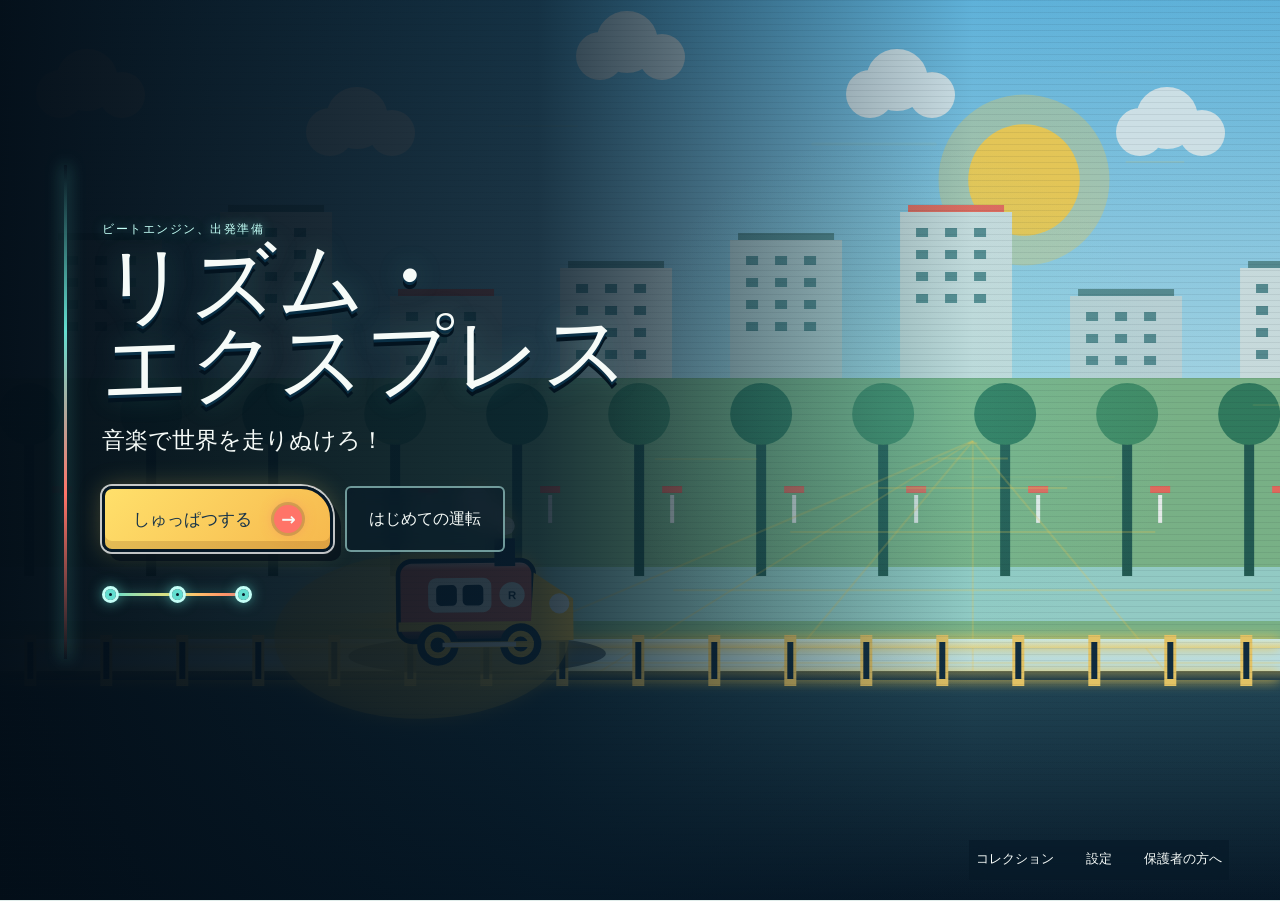
==== commit 4473a856: "Update Rhythm Express beat timing" ====
--- a/rhythm-express/index.html
+++ b/rhythm-express/index.html
@@ -7,8 +7,8 @@
     <meta name="description" content="音楽に合わせてビート列車で3つの世界を旅する、子ども向けWebリズムゲーム" />
     <link rel="icon" href="./favicon.svg" />
     <title>リズム・エクスプレス</title>
-    <script type="module" crossorigin src="./assets/index-BkzYSYHb.js"></script>
-    <link rel="stylesheet" crossorigin href="./assets/index-DH8HCboG.css">
+    <script type="module" crossorigin src="./assets/index-gJC5Z7Ia.js"></script>
+    <link rel="stylesheet" crossorigin href="./assets/index-ubeQstJW.css">
   </head>
   <body>
     <div id="root"></div>
--- a/rhythm-express/assets/index-ubeQstJW.css
+++ b/rhythm-express/assets/index-ubeQstJW.css
@@ -0,0 +1 @@
+:root{--ink:#17344a;--ink-soft:#31576a;--paper:#f6fbf8;--paper-deep:#e6f0ec;--sky:#8dd7f7;--green:#2d7660;--coral:#f16f61;--yellow:#f4cf56;--line:#bed1cf;--white:#fff;color:var(--ink);font-synthesis:none;letter-spacing:0;background:#dfecea;font-family:Yu Gothic,Hiragino Kaku Gothic ProN,BIZ UDPGothic,system-ui,-apple-system,BlinkMacSystemFont,Segoe UI,Roboto,Noto Sans,Ubuntu,Cantarell,Helvetica Neue,sans-serif}*{box-sizing:border-box;letter-spacing:0}html,body{min-width:320px;min-height:100%;margin:0}body{color:var(--ink);background:#dfecea;overflow-x:hidden}button,input{font:inherit}button{color:inherit}button:focus-visible{outline-offset:3px;box-shadow:0 0 0 7px var(--ink);outline:4px solid #fff}input:focus-visible{outline-offset:3px;box-shadow:0 0 0 7px var(--ink);outline:4px solid #fff}button:disabled{cursor:not-allowed}.app-shell{background:var(--paper);min-height:100svh}.app-header{z-index:20;min-height:64px;color:var(--paper);background:var(--ink);border-bottom:4px solid var(--yellow);justify-content:space-between;align-items:center;gap:16px;padding:10px clamp(16px,4vw,56px);display:flex;position:relative}.brand-button,.icon-text-button,.title-utility button,.back-button,.text-command{cursor:pointer;background:0 0;border:0}.brand-button{color:var(--paper);align-items:center;gap:11px;font-size:.86rem;font-weight:900;display:inline-flex}.brand-mark{background:var(--coral);border:2px solid var(--paper);border-radius:5px;align-items:flex-end;gap:3px;width:38px;height:30px;padding:4px 5px;display:inline-flex;position:relative}.brand-mark i{background:var(--yellow);width:7px;display:block}.brand-mark i:first-child{height:8px}.brand-mark i:nth-child(2){height:16px}.brand-mark i:nth-child(3){height:12px}.header-actions{align-items:center;gap:14px;display:flex}.stamp-count{color:#dff0ec;font-size:.78rem;font-weight:700}.icon-text-button{min-height:40px;color:var(--paper);border:1px solid #83a5ad;border-radius:5px;padding:8px 13px;font-weight:800}.title-screen{background:var(--sky);isolation:isolate;min-height:100svh;position:relative;overflow:hidden}.attract-canvas{z-index:-2;width:100%;height:100%;position:absolute;top:0;bottom:0;left:0;right:0}.title-vignette{z-index:-1;background:linear-gradient(90deg,#0b2a3beb 0%,#0b2a3bad 36%,#0b2a3b0f 68%);position:absolute;top:0;bottom:0;left:0;right:0}.title-copy{width:min(700px,74vw);min-height:calc(100svh - 76px);color:var(--paper);flex-direction:column;justify-content:center;padding:clamp(32px,8vw,110px) 0 clamp(32px,8vw,110px) clamp(32px,8vw,110px);display:flex}.eyebrow{color:inherit;text-transform:uppercase;margin:0 0 8px;font-size:.78rem;font-weight:900}.title-copy .eyebrow{color:var(--yellow)}.title-copy h1{text-wrap:balance;max-width:680px;margin:0;font-size:clamp(2.7rem,7vw,6.2rem);line-height:.98}.title-subtitle{margin:18px 0 30px;font-size:clamp(1rem,2vw,1.45rem);font-weight:800}.title-actions,.screen-footer-actions,.result-actions,.calibration-actions,.map-tools{flex-wrap:wrap;gap:12px;display:flex}.primary-command,.secondary-command{cursor:pointer;border-radius:6px;min-height:48px;padding:12px 22px;font-weight:900}.primary-command{color:var(--ink);background:var(--yellow);border:3px solid var(--ink);box-shadow:5px 5px 0 var(--ink)}.primary-command:hover{box-shadow:3px 3px 0 var(--ink);transform:translate(2px,2px)}.secondary-command{color:var(--ink);background:var(--paper);border:2px solid var(--ink)}.title-copy .secondary-command{color:var(--paper);border-color:var(--paper);background:#17344aa6}.large-command{min-height:58px;padding:14px 28px;font-size:1.08rem}.centered-command{align-self:center;margin-left:auto;margin-right:auto}.title-utility{gap:18px;display:flex;position:absolute;bottom:20px;right:clamp(16px,4vw,56px)}.title-utility button{color:var(--paper);border-bottom:2px solid #0000;padding:8px 3px;font-size:.82rem;font-weight:800}.title-utility button:hover{border-bottom-color:var(--yellow)}.panel-screen{background:var(--paper);min-height:calc(100svh - 64px);padding:clamp(24px,4vw,58px) clamp(16px,5vw,72px) 48px}.screen-topline{max-width:1260px;color:var(--ink-soft);grid-template-columns:1fr auto 1fr;align-items:center;margin:0 auto 32px;font-size:.82rem;font-weight:800;display:grid}.screen-topline>:last-child{text-align:right}.back-button{width:max-content;color:var(--ink);padding:8px 0;font-weight:900}.back-button:before{content:"←";margin-right:7px}.screen-heading{text-align:center;max-width:780px;margin:0 auto 34px}.screen-heading .eyebrow,.tutorial-instruction .eyebrow,.calibration-content .eyebrow,.parents-content .eyebrow,.result-screen .eyebrow{color:var(--coral)}.screen-heading h1,.calibration-content h1,.parents-content h1{text-wrap:balance;margin:0 0 10px;font-size:clamp(2rem,4vw,3.6rem);line-height:1.08}.screen-heading p,.tutorial-instruction p,.calibration-content p,.parents-content p{line-height:1.75}.compact-heading{margin-bottom:28px}.compact-heading h1{font-size:clamp(1.85rem,3vw,2.8rem)}.world-screen{position:relative;overflow:hidden}.route-line{background:var(--ink);width:100%;height:8px;box-shadow:0 18px 0 var(--yellow);position:absolute;top:48%;left:0}.stage-grid{z-index:1;grid-template-columns:repeat(3,minmax(0,1fr));gap:clamp(14px,2vw,28px);max-width:1240px;margin:0 auto;display:grid;position:relative}.stage-card{text-align:left;min-height:342px;color:var(--ink);background:var(--white);border:3px solid var(--ink);cursor:pointer;border-radius:7px;grid-template-rows:150px 1fr auto;padding:0;display:grid;position:relative;overflow:hidden;box-shadow:7px 7px #17344a29}.stage-card:hover{transform:translateY(-5px)}.stage-number{z-index:2;width:38px;height:38px;color:var(--paper);background:var(--ink);border-radius:50%;place-items:center;font-weight:900;display:grid;position:absolute;top:10px;left:12px}.stage-scene{display:block;position:relative;overflow:hidden}.stage-scene i{display:block;position:absolute}.scene-sky{background:#8dd7f7;top:0;bottom:0;left:0;right:0}.scene-land{background:#4b956c;border-radius:50% 50% 0 0;height:56%;bottom:0;left:-5%;right:-5%}.scene-rail{background:var(--ink);height:6px;box-shadow:0 15px 0 var(--ink);bottom:28px;left:0;right:0}.stage-jungle .scene-sky{background:#80cfc1}.stage-jungle .scene-land{background:#1f6848;border-radius:48% 42% 0 0;height:74%}.stage-moon .scene-sky{background:#111b4d}.stage-moon .scene-land{background:#bdbbc9;border-radius:60% 60% 0 0;height:47%}.stage-copy{flex-direction:column;gap:7px;padding:18px 18px 14px;display:flex}.stage-copy strong{font-size:1.35rem}.stage-copy small{color:var(--coral);font-weight:900}.stage-copy>span{color:var(--ink-soft);font-size:.88rem;line-height:1.55}.stage-record{color:var(--paper);background:var(--ink);padding:10px 18px;font-size:.75rem;font-weight:900}.map-tools{justify-content:center;margin-top:42px}.choice-screen{flex-direction:column;display:flex}.segmented-choice{border:3px solid var(--ink);border-radius:7px;grid-template-columns:repeat(3,1fr);gap:0;width:min(100%,1080px);margin:0 auto;display:grid;overflow:hidden}.segmented-choice button{background:var(--white);border:0;border-right:2px solid var(--ink);cursor:pointer;flex-direction:column;justify-content:center;align-items:center;gap:12px;min-height:210px;padding:22px;display:flex}.segmented-choice button:last-child{border-right:0}.segmented-choice button.is-selected{color:var(--paper);background:var(--green)}.segmented-choice strong{font-size:1.35rem}.segmented-choice small{max-width:250px;line-height:1.55}.difficulty-bars{align-items:flex-end;gap:6px;height:44px;display:flex}.difficulty-bars i{background:var(--coral);width:12px;display:block}.difficulty-bars i:first-child{height:17px}.difficulty-bars i:nth-child(2){height:29px}.difficulty-bars i:nth-child(3){height:42px}.difficulty-choice button:first-child .difficulty-bars i:nth-child(n+2),.difficulty-choice button:nth-child(2) .difficulty-bars i:nth-child(3){opacity:.2}.note-legend{flex-wrap:wrap;justify-content:center;gap:10px 22px;margin:24px auto 30px;display:flex}.note-legend span{align-items:center;gap:8px;font-size:.84rem;font-weight:800;display:inline-flex}.note-legend i{width:20px;height:20px;display:inline-block}.legend-spark{background:var(--yellow);border:3px solid var(--ink);transform:rotate(45deg)}.legend-beam{border:3px solid var(--ink);background:#63ded0;border-radius:10px;width:34px!important}.legend-booster{background:var(--coral);clip-path:polygon(0 0,72% 50%,0 100%,28% 50%)}.legend-quiet{background:repeating-linear-gradient(90deg, var(--ink) 0 3px, transparent 3px 7px);border:2px solid var(--ink)}.legend-switch{background:var(--paper);border:5px solid var(--coral);clip-path:polygon(100% 0,100% 100%,0 50%)}.train-grid{grid-template-columns:repeat(4,1fr);gap:14px;width:min(100%,1080px);margin:0 auto 32px;display:grid}.train-card{text-align:center;background:var(--white);border:2px solid var(--line);cursor:pointer;border-radius:7px;flex-direction:column;justify-content:center;align-items:center;gap:11px;min-height:230px;padding:18px;display:flex}.train-card.is-selected{border:4px solid var(--ink);box-shadow:5px 5px 0 var(--yellow)}.train-card:disabled{color:#6f7d82;background:#e1e8e5}.train-card small{line-height:1.45}.mini-train{--train-color:var(--coral);background:var(--train-color);border:3px solid var(--ink);border-radius:8px 28px 4px 4px;width:124px;height:74px;display:block;position:relative}.mini-cab{background:var(--paper);border:3px solid var(--ink);border-radius:4px;width:30px;height:22px;position:absolute;top:12px;right:16px}.mini-wheel{background:var(--ink);border:5px solid var(--yellow);border-radius:50%;width:27px;height:27px;position:absolute;bottom:-14px}.wheel-one{left:17px}.wheel-two{right:17px}.tutorial-screen{flex-direction:column;display:flex}.tutorial-content{flex:1;grid-template-columns:minmax(320px,1.15fr) minmax(280px,.85fr);align-items:center;gap:clamp(28px,6vw,88px);width:min(100%,1080px);margin:0 auto;display:grid}.tutorial-demo{border:4px solid var(--ink);background:#8dd7f7;border-radius:7px;min-height:330px;position:relative;overflow:hidden}.demo-track{background:var(--ink);height:10px;box-shadow:0 24px 0 var(--ink);position:absolute;bottom:32%;left:0;right:0}.demo-gate{border:5px dashed var(--coral);background:#f6fbf829;border-radius:50%;width:64px;height:64px;position:absolute;bottom:calc(32% + 2px);left:20%;transform:translate(-50%);box-shadow:0 0 0 4px #17344a38}.demo-gate:after{content:"ここで おす";width:max-content;color:var(--paper);background:var(--ink);border-radius:5px;padding:5px 9px;font-size:.72rem;font-weight:900;position:absolute;top:-43px;left:50%;transform:translate(-50%)}.demo-note{background:var(--yellow);border:5px solid var(--ink);border-radius:7px;width:52px;height:52px;animation:2.4s linear infinite tutorial-slide;position:absolute;bottom:calc(32% + 8px);right:28%;transform:rotate(45deg)}.demo-beam .demo-note{background:#63ded0;border-radius:22px;width:170px;height:42px;transform:none}.demo-quiet .demo-note{background:var(--paper);border-style:dashed;width:190px;height:84px;bottom:calc(32% - 13px);transform:none}.tutorial-demo.is-hit .demo-gate{border-color:var(--yellow);box-shadow:0 0 0 22px #f4cf5673}.tutorial-instruction h2{margin:0 0 16px;font-size:clamp(1.7rem,3vw,2.7rem);line-height:1.15}.practice-pad{width:min(100%,320px);min-height:82px;color:var(--paper);background:var(--coral);border:4px solid var(--ink);cursor:pointer;border-radius:50%;margin-top:14px;font-weight:900}.screen-footer-actions{justify-content:center;margin-top:28px}.settings-screen{flex-direction:column;display:flex}.settings-list{border-top:2px solid var(--line);gap:0;width:min(100%,820px);margin:0 auto 30px;display:grid}.settings-list label{border-bottom:2px solid var(--line);grid-template-columns:minmax(220px,1fr) minmax(240px,1fr);align-items:center;gap:24px;min-height:94px;padding:18px 4px;display:grid}.settings-list label>span{flex-direction:column;gap:4px;display:flex}.settings-list small{color:var(--ink-soft)}input[type=range]{width:100%;height:28px;accent-color:var(--coral)}.toggle-row input{width:54px;height:30px;accent-color:var(--green);justify-self:end}.calibration-content{grid-template-columns:.8fr 1.2fr;align-items:center;gap:clamp(32px,7vw,90px);width:min(100%,980px);min-height:520px;margin:0 auto;display:grid}.calibration-dial{aspect-ratio:1;background:var(--ink);border:12px solid var(--yellow);width:min(360px,78vw);color:var(--paper);border-radius:50%;place-items:center;display:grid;position:relative}.calibration-dial i{background:var(--coral);transform-origin:bottom;width:8px;height:42%;position:absolute;bottom:50%;transform:rotate(18deg)}.calibration-dial strong{z-index:1;color:var(--ink);background:var(--paper);border-radius:5px;padding:8px 12px;font-size:1.25rem;position:relative}.dial-minus,.dial-plus{font-weight:900;position:absolute;bottom:18%}.dial-minus{left:19%}.dial-plus{right:19%}.offset-slider{margin:24px 0}.collection-section{width:min(100%,1120px);margin:0 auto 38px}.collection-section h2{margin:0 0 14px;font-size:1.15rem}.collection-grid{grid-template-columns:repeat(4,1fr);gap:12px;display:grid}.collection-item{background:var(--white);border:2px solid var(--line);border-radius:7px;flex-direction:column;gap:8px;min-height:170px;padding:16px;display:flex}.collection-item.is-locked{color:#6f7d82;background:#e2e8e6}.collection-swatch{border:3px solid var(--ink);border-radius:4px;width:100%;height:58px;display:block}.collection-item small{line-height:1.45}.passenger-strip{background:var(--paper-deep);border-left:8px solid var(--green);flex-wrap:wrap;align-items:center;gap:10px;min-height:90px;padding:18px;display:flex}.passenger-strip span{background:var(--white);border:2px solid var(--ink);border-radius:5px;padding:10px 12px;font-weight:800}.passenger-strip .station-stamp{width:50px;height:50px;color:var(--paper);background:var(--coral);border-radius:50%;place-items:center;padding:0;display:grid}.parents-content{grid-template-columns:1fr 1fr;gap:clamp(40px,7vw,100px);width:min(100%,1080px);margin:60px auto 0;display:grid}.parents-content dl{border-top:3px solid var(--ink);margin:0}.parents-content dl div{border-bottom:2px solid var(--line);padding:18px 0}.parents-content dt{color:var(--coral);margin-bottom:6px;font-weight:900}.parents-content dd{margin:0;line-height:1.65}.result-screen{background:var(--paper);min-height:100svh}.arrival-banner{color:var(--paper);background:var(--green);border-bottom:10px solid var(--yellow);text-align:center;padding:clamp(34px,7vw,86px) 20px}.result-jungle .arrival-banner{background:#1f6848}.result-moon .arrival-banner{background:#2e285e}.arrival-banner p{color:var(--yellow);margin:0;font-weight:900}.arrival-banner h1{margin:8px 0 10px;font-size:clamp(2rem,5vw,4.7rem);line-height:1.05}.arrival-banner span{font-weight:800}.result-body{grid-template-columns:190px 1fr;gap:26px;width:min(100% - 32px,1000px);margin:0 auto;padding:38px 0 56px;display:grid}.result-grade{background:var(--yellow);border:5px solid var(--ink);border-radius:50%;align-content:center;place-items:center;min-height:190px;display:grid}.result-grade span{font-size:5.7rem;font-weight:1000;line-height:.9}.result-grade small{margin-top:8px;font-weight:900}.result-metrics{border-top:3px solid var(--ink);border-left:3px solid var(--ink);grid-template-columns:repeat(2,1fr);display:grid}.result-metrics article{border-right:3px solid var(--ink);border-bottom:3px solid var(--ink);flex-direction:column;justify-content:center;min-height:92px;padding:14px 18px;display:flex}.result-metrics span{color:var(--ink-soft);font-size:.78rem;font-weight:800}.result-metrics strong{font-size:1.8rem}.timing-tendency,.unlock-banner,.result-actions{grid-column:1/-1}.timing-tendency{grid-template-columns:90px 1fr 90px;align-items:center;gap:12px;font-size:.8rem;font-weight:800;display:grid}.timing-tendency>div{background:var(--paper-deep);border:2px solid var(--ink);height:14px;display:flex}.timing-tendency i:first-child{background:var(--sky);margin-left:auto}.timing-tendency b{background:var(--ink);width:4px}.timing-tendency i:last-child{background:var(--coral)}.unlock-banner{color:var(--paper);background:var(--green);border-left:8px solid var(--yellow);justify-content:space-between;align-items:center;gap:14px;padding:18px 22px;display:flex}.result-actions{justify-content:flex-end}.game-screen{height:100svh;color:var(--paper);background:var(--ink);grid-template-rows:76px minmax(0,1fr) 112px 24px;display:grid;overflow:hidden}.game-hud{z-index:4;background:var(--ink);border-bottom:3px solid var(--yellow);grid-template-columns:minmax(160px,.85fr) minmax(150px,1.7fr) minmax(190px,.9fr) 48px;align-items:center;gap:16px;padding:10px clamp(12px,3vw,34px);display:grid}.hud-route{flex-direction:column;min-width:0;display:flex}.hud-route span{color:var(--yellow);font-size:.7rem;font-weight:900}.hud-route strong{text-overflow:ellipsis;white-space:nowrap;font-size:.88rem;overflow:hidden}.hud-progress{border:2px solid var(--paper);background:#31576a;border-radius:7px;height:13px;overflow:hidden}.hud-progress i{background:var(--coral);height:100%;display:block}.hud-score{justify-content:flex-end;gap:16px;display:flex}.hud-score span{color:#bcd1d6;flex-direction:column;font-size:.62rem;font-weight:900;display:flex}.hud-score strong{color:var(--paper);font-size:1rem}.pause-button{width:44px;height:44px;color:var(--ink);background:var(--paper);cursor:pointer;border:0;border-radius:50%;font-weight:1000}.game-stage{touch-action:none;min-height:0;position:relative;overflow:hidden}.game-canvas{width:100%;height:100%;display:block}.hit-feedback{min-width:190px;color:var(--ink);background:var(--paper);border:4px solid var(--ink);pointer-events:none;border-radius:6px;flex-direction:column;align-items:center;padding:10px 18px;animation:.22s ease-out feedback-pop;display:flex;position:absolute;top:26%;left:50%;transform:translate(-50%)}.hit-feedback strong{font-size:clamp(1.1rem,2.5vw,1.7rem)}.hit-feedback small{margin-top:2px;font-weight:800}.judgement-perfect{background:var(--yellow)}.judgement-miss{background:#e6efec}.countdown-overlay{color:var(--paper);background:#17344a8a;align-content:center;place-items:center;display:grid;position:absolute;top:0;bottom:0;left:0;right:0}.countdown-overlay span{width:108px;height:108px;color:var(--ink);background:var(--yellow);border:7px solid var(--paper);border-radius:50%;place-items:center;font-size:4rem;font-weight:1000;display:grid}.countdown-overlay small{margin-top:14px;font-weight:900}.energy-meter{width:min(230px,44vw);color:var(--paper);border-left:4px solid var(--yellow);background:#17344ae0;gap:4px;padding:8px 10px;display:grid;position:absolute;bottom:14px;right:18px}.energy-meter span{font-size:.64rem;font-weight:900}.energy-meter>i{background:#446475;height:9px;display:block;overflow:hidden}.energy-meter b{background:var(--yellow);height:100%;display:block}.touch-controls{z-index:3;background:#102b3f;border-top:3px solid #436676;grid-template-columns:78px minmax(160px,310px) 78px;justify-content:center;align-items:center;gap:clamp(10px,3vw,28px);padding:8px 14px;display:grid}.direction-pad,.beat-pad{cursor:pointer;touch-action:none;-webkit-user-select:none;user-select:none}.direction-pad{width:68px;height:68px;color:var(--paper);background:var(--green);border:4px solid var(--paper);border-radius:50%;place-items:center;font-size:2rem;font-weight:900;display:grid}.beat-pad{width:100%;min-height:84px;color:var(--ink);background:var(--yellow);border:5px solid var(--paper);border-radius:50%;flex-direction:column;justify-content:center;align-items:center;display:flex;box-shadow:inset 0 -8px #17344a29}.beat-pad:active,.direction-pad:active{transform:translateY(3px)}.beat-pad span{font-size:1.35rem;font-weight:1000}.beat-pad small{font-size:.68rem;font-weight:900}.keyboard-hint{color:#bdd0d5;text-align:center;background:#102b3f;margin:0;font-size:.68rem;font-weight:700}.pause-overlay{z-index:30;background:#09202fd1;place-items:center;padding:20px;display:grid;position:fixed;top:0;bottom:0;left:0;right:0}.pause-overlay section{width:min(420px,100%);color:var(--ink);background:var(--paper);border:5px solid var(--yellow);text-align:center;border-radius:7px;flex-direction:column;gap:12px;padding:30px;display:flex}.pause-overlay h2{margin:0;font-size:2rem}.pause-overlay p{margin:0 0 10px}.pause-overlay .text-command{color:var(--ink-soft);padding:10px;font-weight:800}.sr-only{clip:rect(0, 0, 0, 0);white-space:nowrap;border:0;width:1px;height:1px;padding:0;position:absolute;overflow:hidden}@keyframes tutorial-slide{0%{transform:translate(250px)rotate(45deg)}to{transform:translate(-420px)rotate(45deg)}}.demo-beam .demo-note,.demo-quiet .demo-note{animation-name:tutorial-slide-flat}@keyframes tutorial-slide-flat{0%{transform:translate(250px)}to{transform:translate(-520px)}}@keyframes feedback-pop{0%{opacity:0;transform:translate(-50%)scale(.78)}to{opacity:1;transform:translate(-50%)scale(1)}}:root{--mint:#63ded0;--violet:#493c83;--shadow:#17344a2e}button{transition:transform .15s,box-shadow .15s,border-color .15s,background-color .15s}button:active:not(:disabled){transform:translateY(2px)}.app-header{background:#14364c;min-height:68px;box-shadow:0 5px #17344a14}.brand-button{min-height:44px}.brand-mark{box-shadow:3px 3px #0f283a}.header-actions,.stamp-count,.stamp-dots,.icon-text-button{align-items:center;display:flex}.stamp-count{gap:10px}.stamp-dots{gap:5px}.stamp-dots i{background:#547384;border:2px solid #bcd1d6;border-radius:50%;width:14px;height:14px;display:block}.icon-text-button{border-width:2px;gap:7px}.settings-glyph{font-size:1.05rem;line-height:1}.title-copy{width:min(780px,70vw)}.title-copy h1{font-size:clamp(3.1rem,6.7vw,6rem);line-height:.94}.title-copy h1 span{width:max-content;max-width:100%;display:block}.title-actions .primary-command{justify-content:center;align-items:center;gap:22px;display:inline-flex}.title-actions .primary-command i{width:28px;height:28px;color:var(--paper);background:var(--ink);border-radius:50%;place-items:center;font-style:normal;display:grid}.title-route-dots{justify-content:space-between;width:150px;margin-top:34px;display:flex;position:relative}.title-route-dots:before{content:"";background:#f6fbf87a;height:3px;position:absolute;top:7px;left:7px;right:7px}.title-route-dots i{background:var(--yellow);border:3px solid var(--paper);border-radius:50%;width:17px;height:17px;display:block;position:relative}.title-utility button{min-height:40px;padding-left:7px;padding-right:7px}.primary-command,.secondary-command{position:relative}.primary-command:focus-visible{z-index:2}.secondary-command:focus-visible{z-index:2}.screen-heading:after{content:"";background:var(--yellow);border-left:18px solid var(--coral);width:54px;height:5px;margin:18px auto 0;display:block}.compact-heading:after{margin-top:14px}.stage-card{box-shadow:8px 8px 0 var(--shadow);border-width:3px;transform:translateZ(0)}.stage-card:hover{transform:translateY(-7px);box-shadow:11px 12px #17344a24}.stage-card:focus-visible{transform:translateY(-7px);box-shadow:11px 12px #17344a24}.stage-scene{border-bottom:3px solid var(--ink)}.scene-sun{background:var(--yellow);border-radius:50%;width:36px;height:36px;top:22px;right:28px;box-shadow:0 0 0 10px #f4cf5629}.scene-landmark{border:3px solid var(--ink);background:#e6f0ec;width:34px;height:68px;bottom:29px;right:24%;box-shadow:-48px 18px 0 -3px #d2e4e5,47px 8px 0 -3px #c4dcde}.scene-landmark:before,.scene-landmark:after{content:"";background:#5d9298;width:7px;height:8px;position:absolute;box-shadow:13px 0 #5d9298,0 17px #5d9298,13px 17px #5d9298}.scene-landmark:before{top:12px;left:5px}.scene-landmark:after{top:11px;left:-41px}.scene-train{background:var(--coral);border:3px solid var(--ink);width:54px;height:26px;box-shadow:12px 0 0 -1px var(--yellow);border-radius:5px 13px 3px 3px;bottom:35px;left:28%}.scene-train:before,.scene-train:after{content:"";background:var(--ink);border:3px solid var(--yellow);border-radius:50%;width:13px;height:13px;position:absolute;bottom:-10px}.scene-train:before{left:6px}.scene-train:after{right:3px}.stage-jungle .scene-sun{background:#d9ed9c;width:26px;height:26px}.stage-jungle .scene-landmark{background:#174c39;border:0;border-radius:18px 18px 0 0;width:18px;height:88px;right:19%;box-shadow:-45px 14px #174c39,45px 5px #174c39}.stage-jungle .scene-landmark:before,.stage-jungle .scene-landmark:after{width:70px;height:48px;box-shadow:none;background:#2e8055;border-radius:50%;top:-28px;left:-26px}.stage-jungle .scene-landmark:after{width:60px;left:-70px}.stage-jungle .scene-train{background:#f0b84e}.stage-moon .scene-sun{background:#72cde3;box-shadow:0 0 0 8px #72cde32e}.stage-moon .scene-landmark{background:var(--paper);width:5px;height:59px;box-shadow:none;border:0;bottom:34px;right:17%;transform:rotate(11deg)}.stage-moon .scene-landmark:before{border:5px solid var(--paper);width:44px;height:22px;box-shadow:none;background:0 0;border-top:0;border-radius:0 0 50% 50%;top:-14px;left:-20px}.stage-moon .scene-landmark:after{display:none}.stage-moon .scene-train{background:var(--mint)}.stage-copy{padding-top:20px}.stage-copy strong{line-height:1.2}.stage-record{justify-content:space-between;align-items:center;min-height:42px;display:flex}.stage-record i{width:24px;height:24px;color:var(--ink);background:var(--yellow);border-radius:50%;place-items:center;font-size:1rem;font-style:normal;display:grid}.journey-steps{color:#70868f;text-align:center;grid-template-columns:repeat(3,1fr);width:min(100%,520px);margin:-10px auto 24px;font-size:.75rem;font-weight:900;display:grid;position:relative}.journey-steps:before{content:"";background:var(--line);height:3px;position:absolute;top:14px;left:16%;right:16%}.journey-steps span{flex-direction:column;align-items:center;gap:5px;display:flex;position:relative}.journey-steps span:before,.journey-steps span i{z-index:1;content:"";width:29px;height:29px;color:var(--paper);border:3px solid var(--paper);background:#91a3a9;border-radius:50%;place-items:center;font-style:normal;display:grid;box-shadow:0 0 0 2px #91a3a9}.journey-steps span i{position:absolute;top:0}.journey-steps .is-done:before{background:var(--green);box-shadow:0 0 0 2px var(--green)}.journey-steps .is-current{color:var(--ink)}.journey-steps .is-current:before{background:var(--yellow);box-shadow:0 0 0 3px var(--ink)}.segmented-choice{overflow:visible}.segmented-choice button{position:relative}.segmented-choice button.is-selected{box-shadow:inset 0 -8px #f4cf56e6}.choice-check,.train-card-status{width:31px;height:31px;color:var(--ink);background:var(--yellow);border:3px solid var(--ink);border-radius:50%;place-items:center;font-weight:1000;display:grid;position:absolute;top:12px;right:12px}.train-card{border:3px solid var(--line);position:relative}.train-card.is-selected{border:3px solid var(--ink);box-shadow:7px 7px 0 var(--yellow);transform:translateY(-3px)}.train-card.is-locked{color:#66777d;background:#e7edeb;border-style:dashed}.train-card.is-locked .mini-train{filter:grayscale();opacity:.72}.train-card-status:empty{display:none}.mini-light{background:var(--yellow);border:2px solid var(--ink);border-radius:50%;width:10px;height:10px;position:absolute;top:29px;right:4px}.mini-stripe{background:var(--yellow);border-top:2px solid var(--ink);border-bottom:2px solid var(--ink);height:7px;position:absolute;bottom:13px;left:0;right:0}.settings-list{border-top:3px solid var(--ink)}.settings-list label{border-bottom-color:#c8d7d4;min-height:104px}.setting-copy{align-items:center;gap:15px;display:flex}.setting-copy>i{width:42px;height:42px;color:var(--paper);background:var(--green);border:3px solid var(--ink);border-radius:50%;flex:0 0 42px;place-items:center;font-style:normal;font-weight:900;display:grid}.setting-copy>span{flex-direction:column;gap:4px;display:flex}.setting-control{grid-template-columns:55px 1fr;align-items:center;gap:16px;display:grid}.setting-control output{color:var(--coral);text-align:right;font-size:1rem;font-weight:1000}input[type=range]{cursor:pointer;-webkit-appearance:none;appearance:none;background:0 0;height:34px;padding:0}input[type=range]::-webkit-slider-runnable-track{border:2px solid var(--ink);background:#b9cdca;border-radius:5px;height:10px}input[type=range]::-webkit-slider-thumb{background:var(--coral);border:4px solid var(--paper);width:25px;height:25px;box-shadow:0 0 0 2px var(--ink);-webkit-appearance:none;appearance:none;border-radius:50%;margin-top:-9px}.toggle-row{cursor:pointer}.toggle-control{justify-self:end;width:64px;height:34px;position:relative}.toggle-control input{opacity:0;width:1px;height:1px;position:absolute}.toggle-control i{border:3px solid var(--ink);background:#aebfbd;border-radius:17px;position:absolute;top:0;bottom:0;left:0;right:0}.toggle-control i:after{content:"";background:var(--paper);border:2px solid var(--ink);border-radius:50%;width:22px;height:22px;transition:transform .15s;position:absolute;top:3px;left:3px}.toggle-control input:checked+i{background:var(--green)}.toggle-control input:checked+i:after{transform:translate(30px)}.toggle-control input:focus-visible+i{outline:4px solid var(--white);outline-offset:3px;box-shadow:0 0 0 7px var(--ink)}.calibration-dial{box-shadow:0 14px #17344a21}.calibration-dial i{transition:transform .12s}.collection-item{justify-content:flex-start}.collection-train-bay{border-bottom:4px solid var(--ink);background:#dcebe7;place-items:center;min-height:104px;display:grid}.collection-train-bay .mini-train{transform:scale(.75)}.collection-item.is-locked .collection-train-bay{background:#d4ddda}.result-grade{align-content:center;gap:3px;box-shadow:8px 8px #17344a21}.result-stars{color:#b39c4a;gap:1px;line-height:1;display:flex;font-size:1rem!important}.result-stars i{opacity:.32;font-style:normal}.result-stars i.is-filled{color:var(--ink);opacity:1}.hud-route strong{align-items:center;gap:7px;display:flex}.hud-route strong i{background:var(--coral);border:2px solid var(--paper);border-radius:50%;flex:0 0 8px;width:8px;height:8px;display:block}.hud-progress-cluster{grid-template-columns:1fr 38px;align-items:center;gap:9px;display:grid}.hud-progress-cluster>span{color:var(--yellow);text-align:right;font-size:.72rem;font-weight:1000}.hud-progress{position:relative}.hud-progress b{background:var(--yellow);border:3px solid var(--ink);border-radius:50%;width:13px;height:13px;display:block;position:absolute;top:50%;transform:translateY(-50%)}.hud-score.has-combo strong{color:var(--yellow)}.pause-button{border:3px solid var(--paper);box-shadow:0 0 0 2px #547384}.hit-feedback{min-width:220px;box-shadow:7px 7px #17344a33}.judgement-great{background:var(--mint)}.judgement-good,.judgement-hint{background:#eaf3ef}.energy-meter{border:2px solid #f6fbf85c;border-left:5px solid var(--yellow);width:min(250px,48vw)}.energy-meter>span{justify-content:space-between;align-items:center;display:flex}.energy-meter>span span{font-size:.64rem;font-weight:900}.energy-meter>span strong{color:var(--yellow);font-size:.72rem}.touch-controls{background:#102b3f;box-shadow:inset 0 8px #ffffff05}.direction-pad{border-width:3px;box-shadow:inset 0 -6px #17344a3d,0 0 0 3px #63ded02e}.beat-pad{isolation:isolate;border-width:4px;position:relative;box-shadow:inset 0 -9px #17344a29,0 0 0 4px #f4cf562e}.beat-pad:after{z-index:-1;content:"";border:4px solid var(--yellow);opacity:var(--beat-pulse,0);pointer-events:none;border-radius:50%;position:absolute;top:-10px;bottom:-10px;left:-10px;right:-10px;transform:scale(1.06)}.pause-overlay{-webkit-backdrop-filter:blur(5px);backdrop-filter:blur(5px)}.pause-overlay section{box-shadow:12px 12px #081d2a59}@media (max-width:900px){.stage-grid{grid-template-columns:1fr}.stage-card{grid-template-rows:1fr auto;grid-template-columns:220px 1fr;min-height:190px}.stage-scene{grid-row:1/3}.stage-record{grid-column:2}.route-line{display:none}.train-grid,.collection-grid{grid-template-columns:repeat(2,1fr)}.tutorial-content{grid-template-columns:1fr}.tutorial-demo{min-height:260px}.parents-content{grid-template-columns:1fr;margin-top:20px}.game-hud{grid-template-columns:minmax(120px,1fr) minmax(120px,1.4fr) 42px}.hud-score{display:none}}@media (max-width:620px){.app-header{min-height:58px}.brand-button>span:last-child,.stamp-count{display:none}.title-vignette{background:linear-gradient(#0b2a3b0f 0%,#0b2a3b94 42%,#0b2a3bf0 100%)}.title-copy{justify-content:flex-end;width:100%;min-height:100svh;padding:28px 18px 96px}.title-copy h1{max-width:430px;font-size:clamp(2.5rem,14vw,4.2rem)}.title-subtitle{margin:12px 0 22px}.title-actions{flex-direction:column}.title-actions button{width:100%}.title-utility{justify-content:space-between;gap:6px;bottom:14px;left:16px;right:16px}.title-utility button{font-size:.72rem}.panel-screen{min-height:calc(100svh - 58px);padding:18px 14px 32px}.screen-topline,.screen-heading{margin-bottom:22px}.screen-heading h1,.calibration-content h1,.parents-content h1{font-size:2rem}.stage-card{grid-template-rows:120px 1fr auto;grid-template-columns:1fr;min-height:290px}.stage-scene{grid-row:auto}.stage-record{grid-column:auto}.segmented-choice{grid-template-columns:1fr}.segmented-choice button{border-right:0;border-bottom:2px solid var(--ink);min-height:132px}.segmented-choice button:last-child{border-bottom:0}.difficulty-bars{position:absolute;left:28px}.segmented-choice button{text-align:left;align-items:flex-start;padding-left:80px;position:relative}.train-grid,.collection-grid{grid-template-columns:1fr}.train-card{min-height:170px}.tutorial-content{gap:24px}.tutorial-demo{min-height:220px}.screen-footer-actions{margin-top:20px}.settings-list label{grid-template-columns:1fr;gap:12px}.calibration-content{grid-template-columns:1fr;min-height:0}.calibration-dial{border-width:8px;width:min(250px,70vw);margin:0 auto}.result-body{grid-template-columns:1fr}.result-grade{width:160px;min-height:160px;margin:0 auto}.result-grade span{font-size:4.7rem}.result-metrics{grid-template-columns:1fr 1fr}.timing-tendency{grid-template-columns:70px 1fr 70px}.unlock-banner{flex-direction:column;align-items:flex-start}.result-actions{justify-content:stretch}.result-actions button{flex:1}.game-screen{grid-template-rows:70px minmax(260px,1fr) 102px 20px}.game-hud{grid-template-columns:minmax(104px,.8fr) minmax(100px,1.3fr) 40px;gap:8px;padding:8px 10px}.hud-route strong{font-size:.72rem}.pause-button{width:38px;height:38px}.touch-controls{grid-template-columns:62px minmax(130px,210px) 62px;gap:8px;padding:6px 8px}.direction-pad{width:56px;height:56px}.beat-pad{min-height:76px}.energy-meter{width:42vw;bottom:8px;right:8px}.hit-feedback{top:18%}}@media (max-height:620px) and (orientation:landscape){.game-screen{grid-template-rows:58px minmax(0,1fr) 74px 0}.game-hud{padding-top:5px;padding-bottom:5px}.touch-controls{grid-template-columns:58px minmax(150px,250px) 58px}.direction-pad{width:50px;height:50px}.beat-pad{min-height:60px}.keyboard-hint{display:none}}@media (prefers-reduced-motion:reduce){*,:before,:after{scroll-behavior:auto!important;transition-duration:.001ms!important;animation-duration:.001ms!important;animation-iteration-count:1!important}}@media (max-width:900px){.stage-card{grid-template-columns:230px 1fr}.stage-scene{border-right:3px solid var(--ink);border-bottom:0}.stage-record{grid-column:2}.hud-score{display:flex}.hud-score span:last-child{display:none}.game-hud{grid-template-columns:minmax(115px,.85fr) minmax(130px,1.35fr) 62px 42px;gap:10px}.hud-score{justify-content:center}.hud-score strong{font-size:.86rem}}@media (max-width:620px){.app-header{min-height:60px}.stamp-count{display:flex}.stamp-label{display:none}.stamp-dots{gap:4px}.stamp-dots i{border-width:1px;width:11px;height:11px}.icon-text-button{justify-content:center;min-width:42px;padding:7px 9px}.icon-text-button>span:last-child{display:none}.title-copy h1{font-size:clamp(2.75rem,13vw,4.1rem);line-height:.96}.title-route-dots{margin-top:24px}.screen-heading:after{margin-top:13px}.stage-card{grid-template-columns:1fr}.stage-scene{border-right:0;border-bottom:3px solid var(--ink)}.stage-record{grid-column:auto}.journey-steps{margin-top:-4px;margin-bottom:18px}.journey-steps span{font-size:.68rem}.segmented-choice button{padding-right:56px}.choice-check{top:50%;right:14px;transform:translateY(-50%)}.train-card.is-selected{transform:none}.settings-list label{min-height:120px}.setting-control{grid-template-columns:48px 1fr;gap:12px}.setting-copy>i{flex-basis:38px;width:38px;height:38px}.toggle-control{justify-self:start;margin-left:53px}.collection-train-bay{min-height:96px}.game-hud{grid-template-columns:minmax(78px,.8fr) minmax(92px,1.25fr) 48px 40px;gap:6px;padding-left:8px;padding-right:8px}.hud-route strong{font-size:.66rem}.hud-route strong i{display:none}.hud-progress-cluster{grid-template-columns:1fr 29px;gap:4px}.hud-progress-cluster>span{font-size:.61rem}.hud-score span{font-size:.52rem}.hud-score strong{font-size:.72rem}.energy-meter{width:min(180px,50vw)}.hit-feedback{min-width:180px;padding:8px 14px}}@media (max-height:620px) and (orientation:landscape){.hud-progress-cluster>span,.hud-score{display:none}.game-hud{grid-template-columns:minmax(120px,.9fr) minmax(160px,1.6fr) 42px}}.train-card-status.is-lock:empty{display:grid}.train-card-status.is-lock:before{content:"";background:var(--ink);border-radius:2px;width:12px;height:10px;transform:translateY(4px)}.train-card-status.is-lock:after{content:"";border:3px solid var(--ink);border-bottom:0;border-radius:8px 8px 0 0;width:10px;height:10px;position:absolute;top:4px}.settings-glyph{align-content:center;gap:3px;width:20px;height:18px;font-size:0;display:grid}.settings-glyph i{background:currentColor;border-radius:2px;width:20px;height:2px;display:block;position:relative}.settings-glyph i:after{content:"";background:currentColor;border-radius:50%;width:6px;height:6px;position:absolute;top:-2px}.settings-glyph i:first-child:after,.settings-glyph i:nth-child(3):after{left:3px}.settings-glyph i:nth-child(2):after{right:3px}.train-depart-command{min-width:min(360px,100%);margin:-4px auto 26px}.touch-controls.beat-only{grid-template-columns:minmax(180px,340px)}.touch-controls.beat-only .direction-pad{display:none}.result-metrics{grid-template-columns:repeat(3,1fr)}.result-recommendation{border:3px solid var(--ink);border-left:8px solid var(--yellow);background:#e6f3ef;grid-column:1/-1;justify-content:space-between;align-items:center;gap:18px;padding:17px 20px;display:flex}.result-recommendation span{color:var(--ink-soft);flex:none;font-size:.76rem;font-weight:900}.result-recommendation strong{text-align:right;line-height:1.45}@media (max-width:620px){.train-depart-command{width:100%;margin-top:0;margin-bottom:20px}.result-metrics{grid-template-columns:repeat(2,1fr)}.result-recommendation{flex-direction:column;align-items:flex-start;gap:5px}.result-recommendation strong{text-align:left}}@media (max-width:480px){.game-hud{grid-template-columns:minmax(88px,.9fr) minmax(110px,1.5fr) 40px}.hud-score{display:none}.hud-route span,.hud-route strong,.hud-progress-cluster>span,.keyboard-hint{font-size:.7rem}.touch-controls.beat-only{grid-template-columns:minmax(150px,230px)}}.practice-pad:disabled{cursor:wait;opacity:.9}.practice-message{min-height:48px;color:var(--ink-soft);background:var(--paper-deep);border-left:5px solid var(--sky);margin:12px 0 0;padding:10px 12px;font-size:.9rem;font-weight:900;line-height:1.55}.practice-message.practice-holding,.practice-message.practice-waiting{color:var(--ink);border-left-color:var(--yellow)}.practice-message.practice-success{color:var(--ink);border-left-color:var(--green);background:#dff1e8}.demo-beam.practice-holding .demo-note{animation-play-state:paused;box-shadow:0 0 0 16px #63ded047}.demo-quiet.practice-waiting .demo-note{animation-play-state:paused;box-shadow:0 0 0 12px #f4cf563d}@media (max-width:620px){.practice-message{min-height:44px;font-size:.84rem}}:root{--rail-night:#061827;--rail-raised:#0d3046;--rail-cyan:#63ded0;--rail-cyan-soft:#c4fff7;--rail-coral:#ff7468;--rail-signal:#ffe06b}.app-shell{background:var(--rail-night)}.app-header{background:linear-gradient(90deg, #63ded01c, transparent 36%), linear-gradient(180deg, #10384e, var(--rail-night));border-bottom:2px solid var(--rail-cyan);overflow:hidden;box-shadow:0 8px 24px #020d174d}.app-header:after{content:"";background:linear-gradient(90deg, transparent, var(--rail-cyan-soft), transparent);height:1px;position:absolute;bottom:3px;left:0;right:0}.brand-button>span:last-child{letter-spacing:.1em;text-shadow:0 0 14px #63ded073}.brand-mark{background:linear-gradient(145deg, var(--rail-coral), #c74650);border-color:var(--rail-cyan-soft);box-shadow:0 0 18px #63ded04d,4px 4px #03101b}.brand-mark i{background:var(--rail-signal);box-shadow:0 0 7px #ffe06bbf}.stamp-count,.icon-text-button{background:#ffffff0e;border:1px solid #c4fff761;border-radius:8px;min-height:42px;padding:7px 12px}.stamp-dots i.is-filled{background:var(--rail-cyan);border-color:var(--rail-cyan-soft);box-shadow:0 0 12px #63ded0d9}.title-screen{background:var(--rail-night)}.title-vignette{background:repeating-linear-gradient(0deg,#0000 0 5px,#05121f12 5px 6px),radial-gradient(circle at 70% 46%,#63ded029,#0000 28%),linear-gradient(90deg,#030e18fc,#051725d6 42%,#05172514 76%)}.title-copy{position:relative}.title-copy:before{content:"";background:linear-gradient(transparent, var(--rail-cyan), var(--rail-coral), transparent);width:3px;position:absolute;top:20%;bottom:20%;left:clamp(17px,5vw,68px);box-shadow:0 0 16px #63ded0a6}.title-copy h1{transform-origin:0;letter-spacing:-.075em;text-shadow:0 3px #0a3046,0 7px #03131f,0 0 28px #63ded045;transform:skewY(-2deg)}.title-copy .eyebrow{color:var(--rail-cyan-soft);letter-spacing:.12em;text-shadow:0 0 11px #63ded099}.title-actions .primary-command{background:linear-gradient(135deg, var(--rail-signal), #f6b84d);border-color:var(--rail-night);border-radius:10px 32px 10px 10px;min-height:66px;box-shadow:inset 0 -8px #7b461433,0 0 0 2px #ffffffbd,8px 9px #030f19b8,0 0 25px #ffe06b40}.title-actions .primary-command i{background:var(--rail-coral);box-shadow:0 0 0 3px #07182729,0 0 13px #ff746885}.title-copy .secondary-command,.title-utility{-webkit-backdrop-filter:blur(9px);backdrop-filter:blur(9px);background:#0618278c;border-color:#c4fff78c}.title-route-dots:before{background:linear-gradient(90deg, var(--rail-cyan), var(--rail-signal), var(--rail-coral));box-shadow:0 0 12px #63ded080}.title-route-dots i{background:var(--rail-night);border-color:var(--rail-cyan-soft);box-shadow:inset 0 0 0 4px var(--rail-cyan), 0 0 13px #63ded094}.panel-screen{background:linear-gradient(180deg, #061827fa 0, #0d3046fa 270px, #e8f1ef 270px, var(--paper) 100%)}.screen-topline{color:#c8e1e5;border-left:4px solid var(--rail-cyan);-webkit-backdrop-filter:blur(6px);backdrop-filter:blur(6px);background:#030f1966;border-radius:4px;padding:9px 12px}.back-button{min-height:44px;color:var(--rail-cyan-soft)}.screen-heading{color:var(--paper);text-shadow:0 2px 16px #0000004d}.screen-heading p{color:#c4dce0}.screen-heading:after{background:var(--rail-cyan);border-left-color:var(--rail-coral);box-shadow:0 0 14px #63ded094}.stage-card,.segmented-choice,.train-card{border-color:var(--rail-night);border-radius:10px;box-shadow:0 12px 25px #03121e30}.stage-card:after{z-index:4;content:"";background:linear-gradient(90deg, var(--rail-cyan), var(--rail-signal), var(--rail-coral));height:4px;position:absolute;top:0;bottom:auto;left:0;right:0}.stage-card:hover{border-color:var(--rail-cyan);box-shadow:0 0 0 2px #63ded052,0 17px 32px #03121e4d}.stage-card:focus-visible{border-color:var(--rail-cyan);box-shadow:0 0 0 2px #63ded052,0 17px 32px #03121e4d}.stage-number{color:var(--rail-cyan-soft);background:var(--rail-night);border:2px solid var(--rail-cyan);box-shadow:0 0 12px #63ded085}.stage-record{color:var(--paper);background:linear-gradient(90deg, var(--rail-night), var(--rail-raised))}.segmented-choice button.is-selected,.train-card.is-selected{color:var(--paper);background:radial-gradient(circle at 50% 18%, #63ded02e, transparent 40%), linear-gradient(155deg, var(--rail-raised), var(--rail-night));border-color:var(--rail-cyan);box-shadow:inset 0 -8px 0 var(--rail-cyan), 0 0 20px #63ded033}.note-legend{width:max-content;max-width:100%;color:var(--paper);background:#061827db;border:1px solid #c4fff773;border-radius:8px;padding:10px 16px}.result-screen{background:linear-gradient(180deg, var(--rail-night), #dfecea 48%)}.arrival-banner,.result-jungle .arrival-banner,.result-moon .arrival-banner{background:repeating-linear-gradient(90deg, transparent 0 70px, #63ded00d 70px 71px), radial-gradient(circle at 50% 100%, #63ded040, transparent 44%), linear-gradient(145deg, #104258, var(--rail-night));border-bottom-color:var(--rail-cyan);text-shadow:0 3px #030f1973}.result-body{border:1px solid #63ded080;border-top:6px solid var(--rail-cyan);background:#f6fbf8fa;border-radius:12px;margin-top:-24px;padding:clamp(24px,4vw,38px);box-shadow:0 18px 40px #03121e3d}.game-hud{z-index:8;-webkit-backdrop-filter:blur(12px);backdrop-filter:blur(12px);background:linear-gradient(90deg,#63ded014,#0000 35%),#04131fe6;border-bottom:1px solid #c4fff7b8;box-shadow:0 8px 24px #010a124d}.hud-route span{color:var(--rail-cyan);letter-spacing:.07em;text-shadow:0 0 12px #63ded094}.hud-progress{background:#092234;border:1px solid #c4fff7b3;box-shadow:inset 0 0 9px #0000008c,0 0 11px #63ded024}.hud-progress i{background:linear-gradient(90deg, var(--rail-coral), var(--rail-signal), var(--rail-cyan));box-shadow:0 0 12px #63ded0ad}.hud-progress b{background:var(--rail-cyan-soft);border-color:var(--rail-night);box-shadow:0 0 12px #63ded0e0}.hud-score{background:#ffffff0d;border:1px solid #c4fff738;border-radius:6px;padding:5px 8px}.pause-button{color:var(--rail-cyan-soft);border:2px solid var(--rail-cyan);background:#63ded01c;box-shadow:0 0 14px #63ded03d}.hit-feedback{color:var(--paper);border:2px solid var(--rail-cyan);border-left:8px solid var(--rail-signal);-webkit-backdrop-filter:blur(7px);backdrop-filter:blur(7px);background:#061827e8;border-radius:8px;box-shadow:0 0 23px #63ded066,7px 8px #03101a40}.judgement-perfect{color:var(--rail-night);background:var(--rail-signal)}.judgement-great{color:var(--rail-night);background:var(--rail-cyan);border-color:var(--rail-cyan-soft);border-left-color:var(--rail-raised)}.judgement-good{color:var(--rail-night);border-color:var(--rail-cyan);border-left-color:var(--rail-cyan);background:#dff3ed}.judgement-miss{color:var(--rail-night);background:var(--rail-coral);border-color:#ffd0c8;border-left-color:var(--rail-signal)}.judgement-hint{color:var(--paper);background:var(--rail-raised);border-color:var(--rail-cyan);border-left-color:var(--rail-cyan)}.countdown-overlay{-webkit-backdrop-filter:blur(3px);backdrop-filter:blur(3px);background:radial-gradient(circle,#63ded021,#061827d6 58%)}.countdown-overlay span{color:var(--paper);background:var(--rail-night);border-color:var(--rail-cyan-soft);box-shadow:inset 0 0 0 7px var(--rail-cyan), 0 0 0 11px #63ded029, 0 0 30px #63ded080;text-shadow:0 0 14px #63ded0c7}.energy-meter{border-color:#c4fff766;border-left-color:var(--rail-cyan);-webkit-backdrop-filter:blur(7px);backdrop-filter:blur(7px);background:#04131fd6;border-radius:6px;box-shadow:0 0 16px #63ded029}.energy-meter b{background:linear-gradient(90deg, var(--rail-coral), var(--rail-signal), var(--rail-cyan));box-shadow:0 0 9px #63ded09e}.touch-controls{background:repeating-linear-gradient(90deg, transparent 0 72px, #63ded009 72px 73px), linear-gradient(180deg, #103149, var(--rail-night));border-top:1px solid #c4fff76b;box-shadow:inset 0 9px 18px #0000003d}.direction-pad{color:var(--rail-cyan-soft);border-color:var(--rail-cyan);background:linear-gradient(145deg,#17485f,#092538);box-shadow:inset 0 -6px #020d1773,0 0 0 3px #63ded01a,0 0 16px #63ded03d}.beat-pad{color:var(--rail-night);background:radial-gradient(circle at 50% 35%, #fff9c7 0 14%, var(--rail-signal) 38%, #efac3f 100%);border-color:#fff;box-shadow:inset 0 -10px #77431233,0 0 0 4px #ffe06b2e,0 0 24px #ffe06b4d}.beat-pad:after{border-color:var(--rail-cyan);box-shadow:0 0 24px rgba(99, 222, 208, calc(var(--beat-pulse,0) * .75));transform:scale(calc(1.03 + var(--beat-pulse,0) * .14));top:-13px;bottom:-13px;left:-13px;right:-13px}.keyboard-hint{color:#a9cbd0;background:var(--rail-night)}@media (max-width:900px){.game-hud{grid-template-columns:minmax(112px,.85fr) minmax(125px,1.35fr) minmax(68px,.55fr) 42px}.hud-score,.hud-score span:first-child{display:flex}.hud-score span:last-child{display:none}}@media (max-width:620px){.title-copy:before{display:none}.title-copy h1{letter-spacing:-.06em;text-shadow:0 2px #0a3046,0 5px #03131f,0 0 20px #63ded03d}.panel-screen{background:linear-gradient(180deg, #061827fa 0, #0d3046fa 230px, #e8f1ef 230px, var(--paper) 100%)}.game-hud{grid-template-columns:minmax(82px,.8fr) minmax(98px,1.2fr) minmax(54px,.55fr) 40px}.hud-score{min-width:0;padding:4px 5px}}@media (max-width:480px){.game-hud{grid-template-columns:minmax(74px,.78fr) minmax(90px,1.12fr) 48px 38px;gap:5px}.hud-score{justify-content:center;display:flex}.hud-score span:first-child{align-items:center;display:flex}.hud-score strong{font-size:.68rem}.pause-button{width:36px;height:36px}}@media (prefers-reduced-motion:reduce){.title-copy h1{transform:none}}
